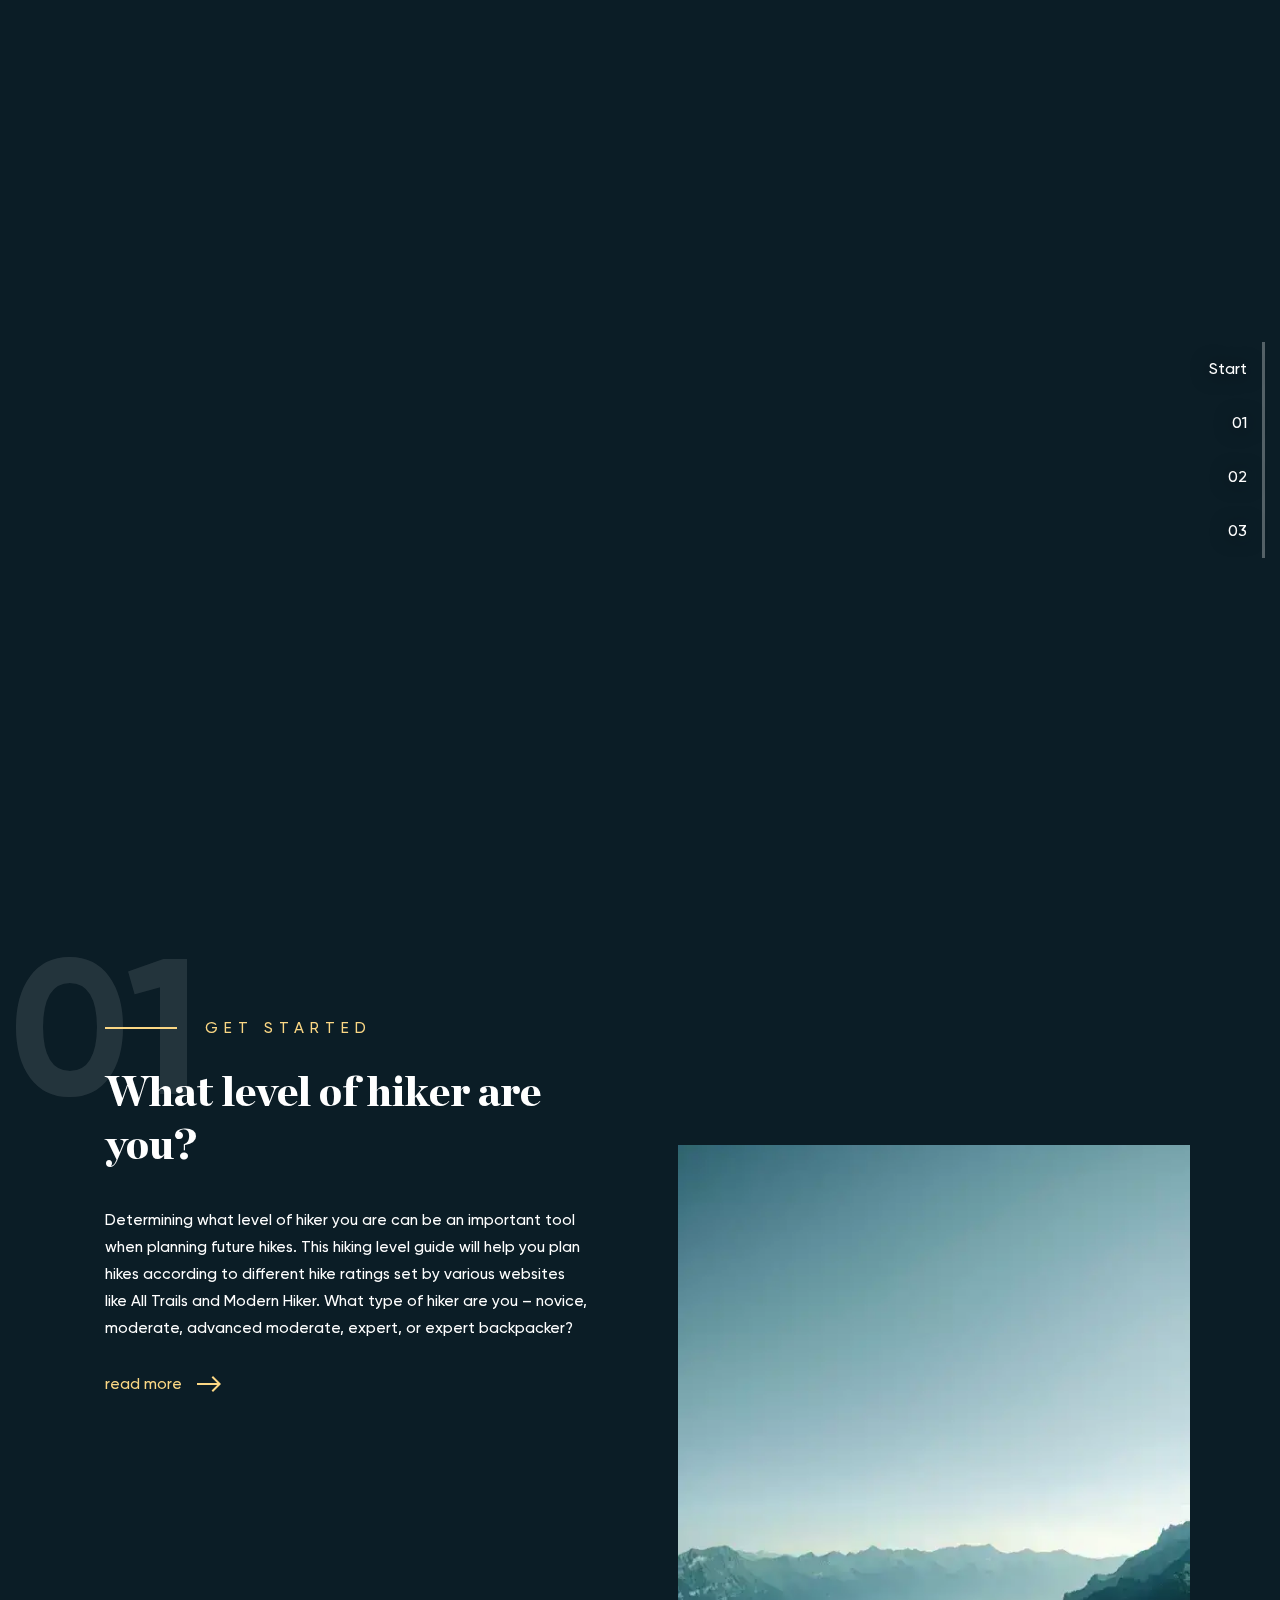
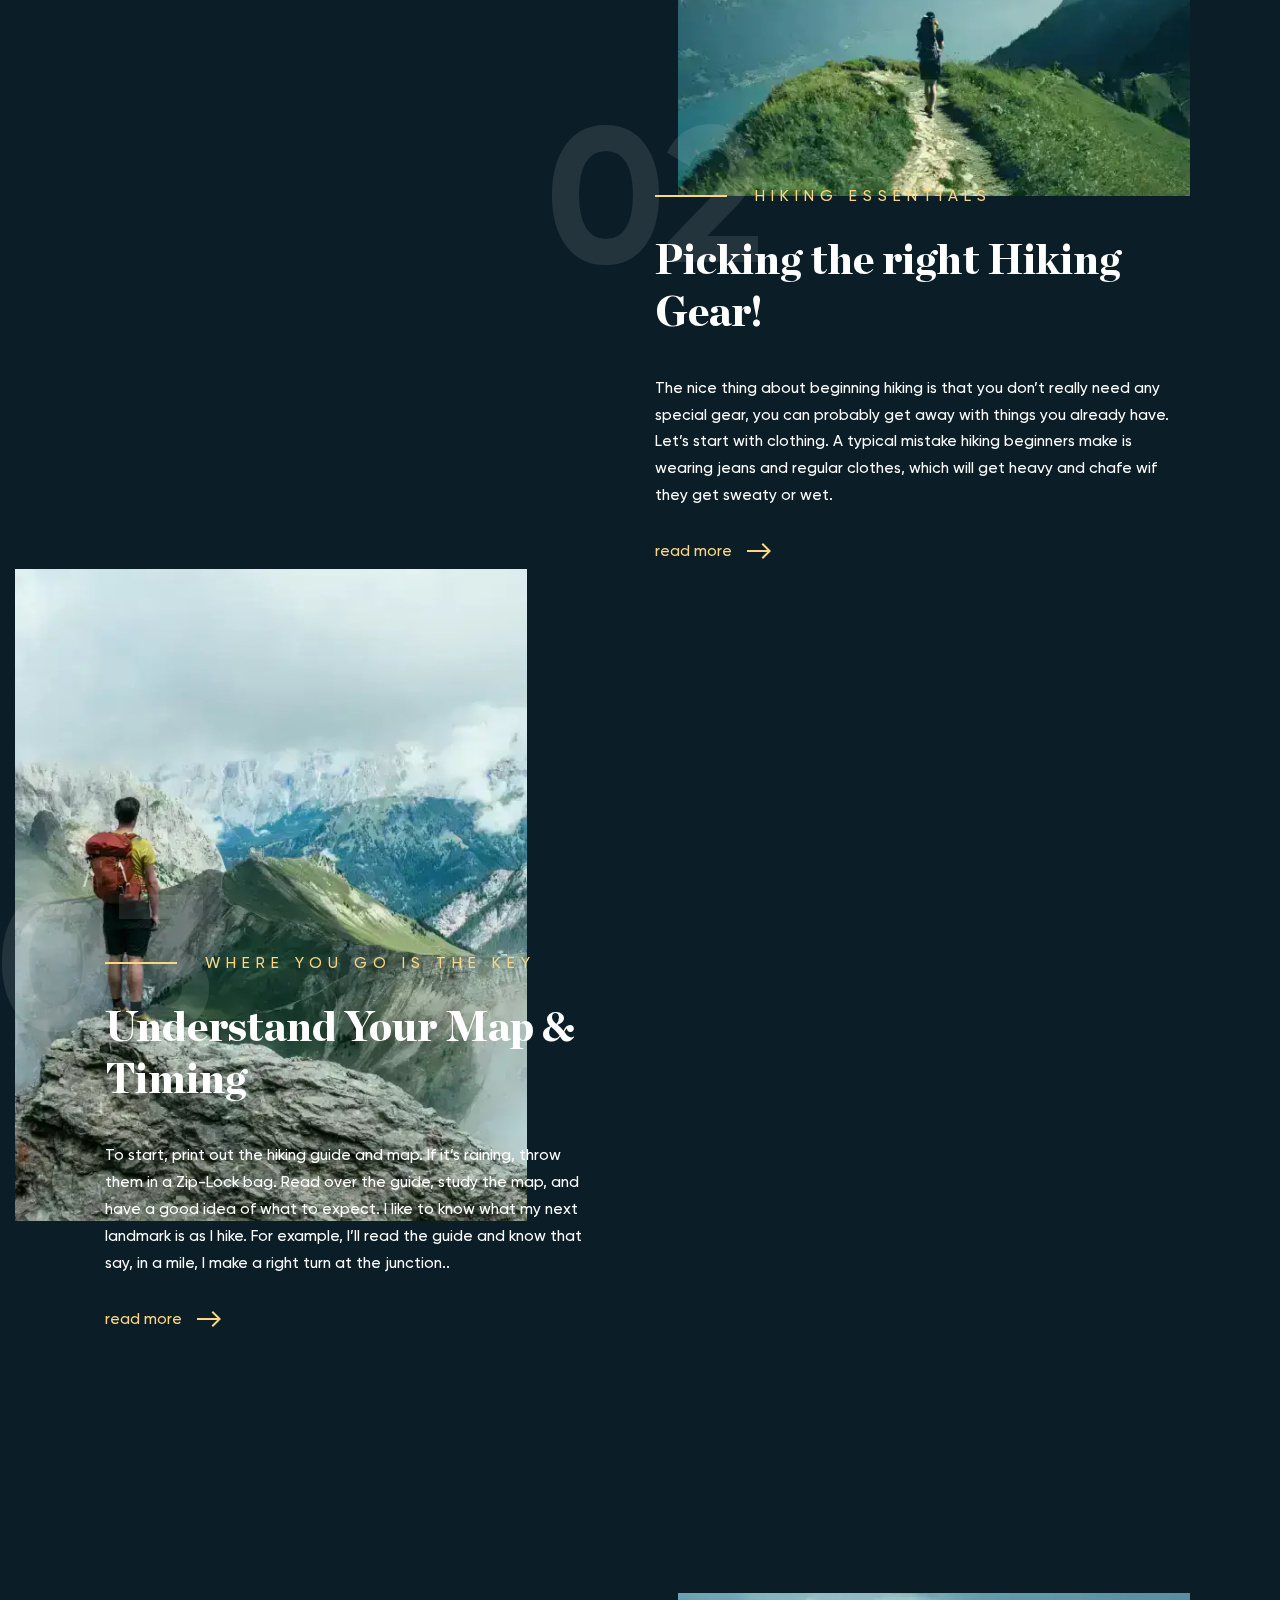
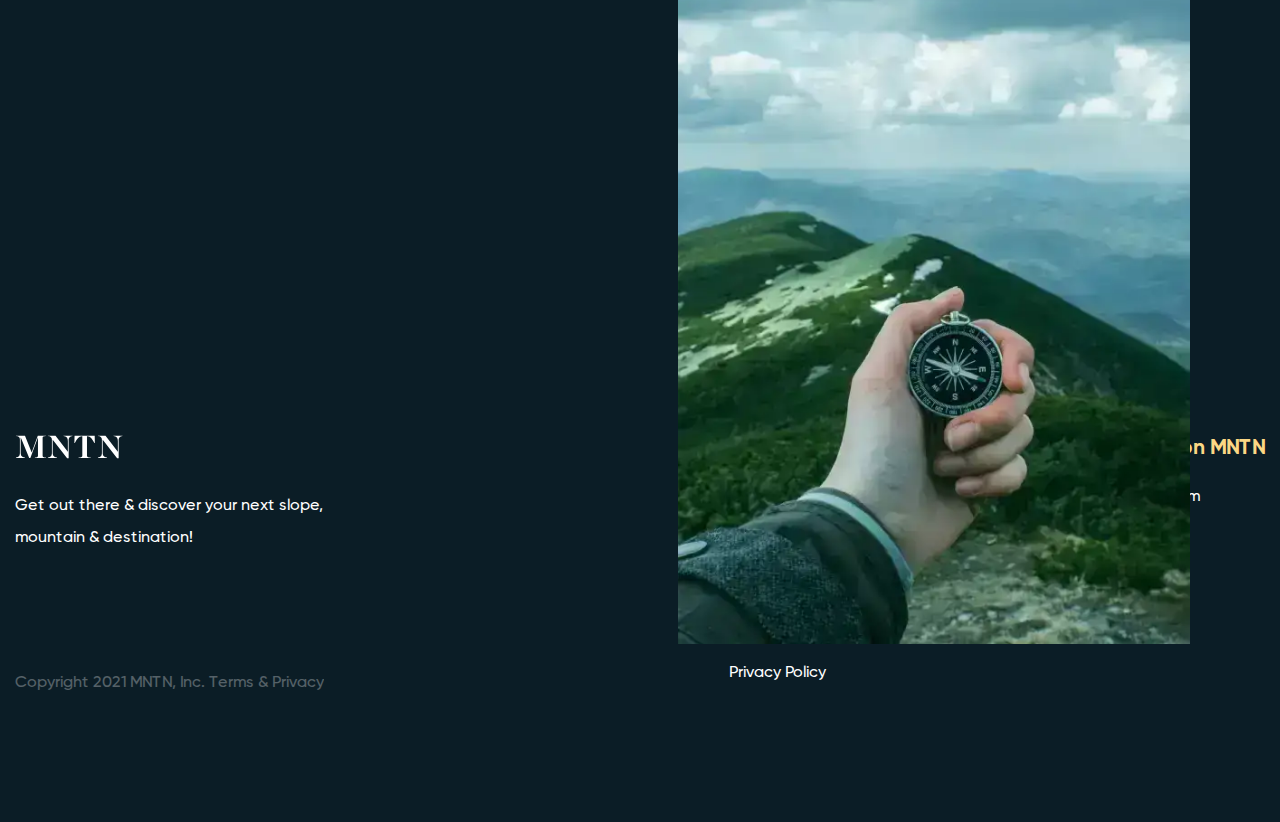
==== index.html @ 43598eee "first commit" ====
<!DOCTYPE html>
<html lang="en">
<head>
    <meta charset="UTF-8">
    <meta name="viewport" content="width=device-width, initial-scale=1.0">
    <title>MNTN</title>
    <!-- <link rel="SHORTCUT ICON" href="img/logo.svg" type="image/svg"> -->
    <link rel="stylesheet" href="css/style.min.css">
</head>
<body>
<header class="header">
    <div class="header__container container _large">
        <div class="header__body _flex-element">
            <a href="/" class="header__body--logo logo _flex-element">
                <img src="img/logo/logo.svg" alt="" class="header__logo--icon logo__icon">
            </a>
            <nav class="header__body--nav header__nav">
                <ul class="header__nav--list">
                    <li class="header__nav--li">
                        <a href="#" class="header__nav--btn">
                            Equipment
                        </a>
                    </li>
                    <li class="header__nav--li">
                        <a href="#" class="header__nav--btn">
                            About us
                        </a>
                    </li>
                    <li class="header__nav--li">
                        <a href="#" class="header__nav--btn">
                            Blog
                        </a>
                    </li>
                </ul>
            </nav>
            <button class="header__mobile-btn-nav">
                <span></span>
                <span></span>
                <span></span>
            </button>
            <div class="header__account _flex-element">
                <div class="header__account--avatar">
                    <img src="img/header/account.svg" alt="" class="header__account--avatar-image">
                </div>
                <div class="header__account--menu">
                    <div class="header__account--name">
                        Account
                    </div>
                    <ul class="header__account--list">
                        <li>
                            <a href="#" class="header__account--btn">
                                Log In
                            </a>
                        </li>
                        <li>
                            <a href="#" class="header__account--btn">
                                Registration
                            </a>
                        </li>
                    </ul>
                </div>
                
            </div>
        </div>
    </div>
</header>
<div class="wrapper">                <section class="intro section" id="section-start">            <div class="intro__bg wow anim-fade-in">                <ul class="intro__bg--list _check-load">                    <li class="intro__bg--item wow anim-zoom-out">                        <picture><source srcset="upload/intro/intro--bg-sky.webp" type="image/webp"><img src="upload/intro/intro--bg-sky.png" alt="" class="intro__bg--item-img"></picture>                    </li>                    <li class="intro__bg--item wow anim-zoom-out">                        <picture><source srcset="upload/intro/intro--bg-mountain.webp" type="image/webp"><img src="upload/intro/intro--bg-mountain.png" alt="" class="intro__bg--item-img"></picture>                    </li>                    <li class="intro__bg--item wow anim-zoom-out-min" data-wow-duration="0.5s">                        <picture><source srcset="upload/intro/intro--bg-mountain-front.webp" type="image/webp"><img src="upload/intro/intro--bg-mountain-front.png" alt="" class="intro__bg--item-img"></picture>                    </li>                </ul>            </div>            <div class="intro__container container _large _flex-element wow anim-fade-in">                <div class="intro__body _flex-element">                    <div class="intro__social">                        <span class="intro__social--text">                            Follow Us                        </span>                        <ul class="intro__social--list">                            <li class="intro__social--li">                                <a href="#" class="intro__social--link">                                    <picture><source srcset="img/social_links/i.svg" type="image/webp"><img src="img/social_links/i.svg" alt="" class="intro__social--link-icon"></picture>                                </a>                            </li>                            <li class="intro__social--li">                                <a href="#" class="intro__social--link">                                    <picture><source srcset="img/social_links/t.svg" type="image/webp"><img src="img/social_links/t.svg" alt="" class="intro__social--link-icon"></picture>                                </a>                            </li>                        </ul>                    </div>                    <div class="intro__content">                        <span class="intro__content--subtitle subtitle">                            A Hiking guide                        </span>                        <h1 class="intro__content--main-title main-title">                            Be prepared for the Mountains and beyond!                        </h1>                        <a href="#section-1" class="intro__content--btn-to-down btn-to-scroll _flex-element">                            scroll down                             <svg class="intro__content--btn-to-down-icon" width="16" height="24" viewBox="0 0 16 24" fill="none" xmlns="http://www.w3.org/2000/svg">                                <path d="M16 16L14.59 14.59L9 20.17V0H7V20.17L1.42 14.58L0 16L8 24L16 16Z" fill="white"/>                            </svg>                        </a>                    </div>                    <div></div>                </div>            </div>        </section>        <section class="content-item content-item__1 section" id="section-1">            <div class="content-item__container container _flex-element">                <div class="content-item__info rellax" data-rellax-speed="-2">                    <span class="content-item__subtitle subtitle">                        Get Started                    </span>                    <h2 class="content-item__title title">                        What level of hiker are you?                     </h2>                    <p class="content-item__text">                        Determining what level of hiker you are can be an important tool when planning future hikes. This hiking level guide will help you plan hikes according to different hike ratings set by various websites like All Trails and Modern Hiker. What type of hiker are you – novice, moderate, advanced moderate, expert, or expert backpacker?                    </p>                    <a href="#" class="content-item__btn-more">                        read more                        <svg class="content-item__btn-more--icon" width="24" height="16" viewBox="0 0 24 16" xmlns="http://www.w3.org/2000/svg">                            <path d="M16 -6.99382e-07L14.59 1.41L20.17 7L-3.93402e-07 7L-3.0598e-07 9L20.17 9L14.58 14.58L16 16L24 8L16 -6.99382e-07Z" fill="#FBD784"/>                        </svg>                    </a>                </div>                <div class="content-item__image rellax" data-rellax-speed="2">                    <picture><source srcset="upload/content/content-image-1.webp" type="image/webp"><img src="upload/content/content-image-1.jpg" alt="" class="content-item__image-img"></picture>                </div>            </div>        </section>        <section class="content-item content-item__2 section" id="section-2">            <div class="content-item__container container _flex-element">                <div class="content-item__info rellax" data-rellax-speed="-2">                    <span class="content-item__subtitle subtitle">                        Hiking Essentials                    </span>                    <h2 class="content-item__title title">                        Picking the right Hiking Gear!                    </h2>                    <p class="content-item__text">                        The nice thing about beginning hiking is that you don’t really need any special gear, you can probably get away with things you already have. Let’s start with clothing. A typical mistake hiking beginners make is wearing jeans and regular clothes, which will get heavy and chafe wif they get sweaty or wet.                    </p>                    <a href="#" class="content-item__btn-more">                        read more                        <svg class="content-item__btn-more--icon" width="24" height="16" viewBox="0 0 24 16" xmlns="http://www.w3.org/2000/svg">                            <path d="M16 -6.99382e-07L14.59 1.41L20.17 7L-3.93402e-07 7L-3.0598e-07 9L20.17 9L14.58 14.58L16 16L24 8L16 -6.99382e-07Z" fill="#FBD784"/>                        </svg>                    </a>                </div>                <div class="content-item__image rellax" data-rellax-speed="2">                    <picture><source srcset="upload/content/content-image-2.webp" type="image/webp"><img src="upload/content/content-image-2.jpg" alt="" class="content-item__image-img"></picture>                </div>            </div>        </section>        <section class="content-item content-item__3 section" id="section-3">            <div class="content-item__container container _flex-element">                <div class="content-item__info rellax" data-rellax-speed="-2">                    <span class="content-item__subtitle subtitle">                        where you go is the key                    </span>                    <h2 class="content-item__title title">                        Understand Your Map & Timing                    </h2>                    <p class="content-item__text">                        To start, print out the hiking guide and map. If it’s raining, throw them in a Zip-Lock bag. Read over the guide, study the map, and have a good idea of what to expect. I like to know what my next landmark is as I hike. For example, I’ll read the guide and know that say, in a mile, I make a right turn at the junction..                    </p>                    <a href="#" class="content-item__btn-more">                        read more                        <svg class="content-item__btn-more--icon" width="24" height="16" viewBox="0 0 24 16" xmlns="http://www.w3.org/2000/svg">                            <path d="M16 -6.99382e-07L14.59 1.41L20.17 7L-3.93402e-07 7L-3.0598e-07 9L20.17 9L14.58 14.58L16 16L24 8L16 -6.99382e-07Z" fill="#FBD784"/>                        </svg>                    </a>                </div>                <div class="content-item__image rellax" data-rellax-speed="2">                    <picture><source srcset="upload/content/content-image-3.webp" type="image/webp"><img src="upload/content/content-image-3.jpg" alt="" class="content-item__image-img"></picture>                </div>            </div>        </section>    <footer class="footer">
    <div class="footer__container container _flex-element">
        <div class="footer__block footer__block--info">
            <a href="#" class="footer__block--logo footer__logo">
                <img src="img/logo/logo.svg" alt="" class="footer__logo--img">
            </a>
            <p class="footer__block--text">
                Get out there & discover your next slope, mountain & destination!
            </p>
            <span class="footer__block--copy">
                Copyright 2021 MNTN, Inc. Terms & Privacy
            </span>
        </div>
        <div class="footer__block footer__block--menu">
            <div class="footer__block--menu-item">
                <h2 class="footer__block--menu-title min-title">
                    More on The Blog
                </h2>
                <ul class="footer__block--menu-list">
                    <li>
                        <a href="#" class="footer__block--menu-link">
                            About MNTN
                        </a>
                    </li>
                    <li>
                        <a href="#" class="footer__block--menu-link">
                            Contributors & Writers
                        </a>
                    </li>
                    <li>
                        <a href="#" class="footer__block--menu-link">
                            Write For Us
                        </a>
                    </li>
                    <li>
                        <a href="#" class="footer__block--menu-link">
                            Contact Us
                        </a>
                    </li>
                    <li>
                        <a href="#" class="footer__block--menu-link">
                            Privacy Policy
                        </a>
                    </li>
                </ul>
            </div>
            <div class="footer__block--menu-item">
                <h2 class="footer__block--menu-title min-title">
                    More on MNTN
                </h2>
                <ul class="footer__block--menu-list">
                    <li>
                        <a href="#" class="footer__block--menu-link">
                            The Team
                        </a>
                    </li>
                    <li>
                        <a href="#" class="footer__block--menu-link">
                            Jobs
                        </a>
                    </li>
                    <li>
                        <a href="#" class="footer__block--menu-link">
                            Press
                        </a>
                    </li>
                </ul>
            </div>
        </div>
    </div>
</footer>

</div>
<div class="section-counter">
    <ul class="section-counter__list">
        <li>
            <a href="#section-start" class="section-counter__item btn-to-scroll">
                Start
            </a>
        </li>
        <li>
            <a href="#section-1" class="section-counter__item btn-to-scroll">
                01
            </a>
        </li>
        <li>
            <a href="#section-2" class="section-counter__item btn-to-scroll">
                02
            </a>
        </li>
        <li>
            <a href="#section-3" class="section-counter__item btn-to-scroll">
                03
            </a>
        </li>
    </ul>
</div>
<script src="js/main.min.js"></script>
</body>
</html>
---- css/style.min.css ----
*,body{margin:0}button,hr,input{overflow:visible}progress,sub,sup{vertical-align:baseline}.fp-slide,.fp-slidesContainer{float:left}.header::before,.header__account--list::before,.header__nav--list::before,.header__nav::before,.intro::before,.intro__bg--item::after,.section-counter__item::before,.subtitle::before{content:''}.fp-section,.fp-slides,.fp-slidesContainer,sub,sup{position:relative}*{padding:0;border:0}*,:after,:before{-webkit-box-sizing:border-box;box-sizing:border-box}:active,:focus,a:active,a:focus{outline:0}aside,details,footer,header,main,nav{display:block}body,html{height:100%;width:100%;line-height:1;font-size:14px;-ms-text-size-adjust:100%;-moz-text-size-adjust:100%;-webkit-text-size-adjust:100%}button,input,textarea{font-family:inherit}input::-ms-clear{display:none}button{cursor:pointer}button::-moz-focus-inner{padding:0;border:0}a,a:hover,a:visited{text-decoration:none}ul li{list-style:none}h1,h2,h3,h4,h5,h6{font-size:inherit;font-weight:400}/*! normalize.css v8.0.1 | MIT License | github.com/necolas/normalize.css */html{line-height:1.15;-webkit-text-size-adjust:100%}h1{font-size:2em;margin:.67em 0}hr{-webkit-box-sizing:content-box;box-sizing:content-box;height:0}code,kbd,pre,samp{font-family:monospace,monospace;font-size:1em}a{background-color:transparent}abbr[title]{border-bottom:none;text-decoration:underline;-webkit-text-decoration:underline dotted;text-decoration:underline dotted}b,strong{font-weight:bolder}small{font-size:80%}sub,sup{font-size:75%;line-height:0}sub{bottom:-.25em}sup{top:-.5em}img{vertical-align:top;border-style:none}button,input,optgroup,select,textarea{font-family:inherit;font-size:100%;line-height:1.15;margin:0}button,select{text-transform:none}[type=button],[type=reset],[type=submit],button{-webkit-appearance:button}[type=button]::-moz-focus-inner,[type=reset]::-moz-focus-inner,[type=submit]::-moz-focus-inner,button::-moz-focus-inner{border-style:none;padding:0}[type=button]:-moz-focusring,[type=reset]:-moz-focusring,[type=submit]:-moz-focusring,button:-moz-focusring{outline:ButtonText dotted 1px}fieldset{padding:.35em .75em .625em}legend{-webkit-box-sizing:border-box;box-sizing:border-box;color:inherit;display:table;max-width:100%;padding:0;white-space:normal}textarea{overflow:auto}#fp-nav ul li .fp-tooltip,.fp-enabled body,.fp-scrollable,.fp-scroller,.fp-slides,.header__account--avatar,.wrapper,body._popup-active,html.fp-enabled{overflow:hidden}[type=checkbox],[type=radio]{-webkit-box-sizing:border-box;box-sizing:border-box;padding:0}[type=number]::-webkit-inner-spin-button,[type=number]::-webkit-outer-spin-button{height:auto}[type=search]{-webkit-appearance:textfield;outline-offset:-2px}[type=search]::-webkit-search-decoration{-webkit-appearance:none}::-webkit-file-upload-button{-webkit-appearance:button;font:inherit}summary{display:list-item}[hidden],template{display:none}/*!
 * fullPage 2.9.7
 * https://github.com/alvarotrigo/fullPage.js
 * MIT licensed
 *
 * Copyright (C) 2013 alvarotrigo.com - A project by Alvaro Trigo
 */.fp-enabled body,html.fp-enabled{margin:0;padding:0;-webkit-tap-highlight-color:transparent}.fp-section{-webkit-box-sizing:border-box;box-sizing:border-box}.fp-slide,.fp-slidesContainer{height:100%;display:block}.fp-slides{z-index:1;height:100%;-webkit-transition:all .3s ease-out;-o-transition:all .3s ease-out;transition:all .3s ease-out}.fp-controlArrow,.fp-slidesNav{z-index:4;-webkit-transform:translate3d(0,0,0)}.fp-section.fp-table,.fp-slide.fp-table{display:table;table-layout:fixed;width:100%}.fp-tableCell{display:table-cell;vertical-align:middle;width:100%;height:100%}.fp-controlArrow{-webkit-user-select:none;-moz-user-select:none;-khtml-user-select:none;-ms-user-select:none;position:absolute;top:50%;cursor:pointer;width:0;height:0;border-style:solid;margin-top:-38px;-ms-transform:translate3d(0,0,0);-webkit-transform:translate3d(0,0,0);transform:translate3d(0,0,0)}.fp-controlArrow.fp-prev{left:15px;width:0;border-width:38.5px 34px 38.5px 0;border-color:transparent #fff transparent transparent}.fp-controlArrow.fp-next{right:15px;border-width:38.5px 0 38.5px 34px;border-color:transparent transparent transparent #fff}.fp-scrollable{position:relative}.iScrollIndicator{border:0!important}.fp-notransition{-webkit-transition:none!important;-o-transition:none!important;transition:none!important}#fp-nav{position:fixed;z-index:100;margin-top:-32px;top:50%;opacity:1;-webkit-transform:translate3d(0,0,0)}#fp-nav.right{right:17px}#fp-nav.left{left:17px}.fp-slidesNav{position:absolute;opacity:1;-ms-transform:translate3d(0,0,0);-webkit-transform:translate3d(0,0,0);transform:translate3d(0,0,0);left:0!important;right:0;margin:0 auto!important}.fp-slidesNav.bottom{bottom:17px}.fp-slidesNav.top{top:17px}#fp-nav ul,.fp-slidesNav ul{margin:0;padding:0}#fp-nav ul li,.fp-slidesNav ul li{display:block;width:14px;height:13px;margin:7px;position:relative}.fp-slidesNav ul li{display:inline-block}#fp-nav ul li a,.fp-slidesNav ul li a{display:block;position:relative;z-index:1;width:100%;height:100%;cursor:pointer;text-decoration:none}#fp-nav ul li a.active span,#fp-nav ul li:hover a.active span,.fp-slidesNav ul li a.active span,.fp-slidesNav ul li:hover a.active span{height:12px;width:12px;margin:-6px 0 0 -6px;border-radius:100%}#fp-nav ul li a span,.fp-slidesNav ul li a span{border-radius:50%;position:absolute;z-index:1;height:4px;width:4px;border:0;background:#333;left:50%;top:50%;margin:-2px 0 0 -2px;-webkit-transition:all .1s ease-in-out;-o-transition:all .1s ease-in-out;transition:all .1s ease-in-out}#fp-nav ul li:hover a span,.fp-slidesNav ul li:hover a span{width:10px;height:10px;margin:-5px 0 0 -5px}#fp-nav ul li .fp-tooltip{position:absolute;top:-2px;color:#fff;font-size:14px;font-family:arial,helvetica,sans-serif;white-space:nowrap;max-width:220px;display:block;opacity:0;width:0;cursor:pointer}#fp-nav ul li:hover .fp-tooltip,#fp-nav.fp-show-active a.active+.fp-tooltip{-webkit-transition:opacity .2s ease-in;-o-transition:opacity .2s ease-in;transition:opacity .2s ease-in;width:auto;opacity:1}#fp-nav ul li .fp-tooltip.right{right:20px}#fp-nav ul li .fp-tooltip.left{left:20px}.fp-auto-height .fp-slide,.fp-auto-height .fp-tableCell,.fp-auto-height.fp-section,.fp-responsive .fp-auto-height-responsive .fp-slide,.fp-responsive .fp-auto-height-responsive .fp-tableCell,.fp-responsive .fp-auto-height-responsive.fp-section{height:auto!important}:root{--accent:#FBD784;--bg:#0B1D26;--text:#FFFFFF;--text-2:#000000}@font-face{font-weight:900;font-family:"Chronicle Display";font-display:swap;font-style:normal;src:url("Chronicle Display Black.woff") format("woff"),url("Chronicle Display Black.woff") format("woff2")}@font-face{font-weight:600;font-family:"Chronicle Display";font-display:swap;font-style:normal;src:url("Chronicle Display Semibold.woff") format("woff"),url("Chronicle Display Semibold.woff") format("woff2")}@font-face{font-weight:700;font-family:Gilroy;font-display:swap;font-style:normal;src:url(Gilroy-Bold.woff) format("woff"),url(Gilroy-Bold.woff) format("woff2")}@font-face{font-weight:900;font-family:Gilroy;font-display:swap;font-style:normal;src:url(Gilroy-ExtraBold.woff) format("woff"),url(Gilroy-ExtraBold.woff) format("woff2")}@font-face{font-weight:500;font-family:Gilroy;font-display:swap;font-style:normal;src:url(Gilroy-Medium.woff) format("woff"),url(Gilroy-Medium.woff) format("woff2")}body{font-family:Gilroy;font-weight:400;line-height:150%;font-size:16px;background-color:var(--bg);color:var(--text);counter-reset:section}a{color:var(--color)}a:hover{text-decoration:underline}._flex-element{display:-webkit-box;display:-ms-flexbox;display:flex;-webkit-box-pack:justify;-ms-flex-pack:justify;justify-content:space-between;-webkit-box-align:center;-ms-flex-align:center;align-items:center}.container{padding:0 15px;margin:0 auto;max-width:1492px}.container._min{max-width:1000px}.container._large{max-width:1790px}.section-padding{padding:75px 0}.main-title{font-family:"Chronicle Display";font-weight:900;font-size:2.5rem;line-height:100%;text-transform:capitalize;margin:15px 0 30px}.title{font-family:"Chronicle Display";font-weight:700;font-size:2rem;line-height:125%;margin:27px 0}.subtitle{display:inline-block;position:relative;text-transform:uppercase;letter-spacing:4px;color:var(--accent);padding:0 0 0 60px;font-size:.85rem}.subtitle::before{position:absolute;left:0;top:50%;width:42px;height:2px;background:var(--accent);-webkit-transform:translate(0,-50%);-ms-transform:translate(0,-50%);transform:translate(0,-50%)}.wow{-webkit-transition:all .3s ease-in-out;-o-transition:all .3s ease-in-out;transition:all .3s ease-in-out}.anim-fade-in{opacity:0;-webkit-animation:anim-fade-in .3s ease-in-out 0s 1 normal forwards;animation:anim-fade-in .3s ease-in-out 0s 1 normal forwards}.anim-zoom-out{-webkit-transform:scale(1.05) translate(0,-5%);-ms-transform:scale(1.05) translate(0,-5%);transform:scale(1.05) translate(0,-5%);-webkit-animation:anim-zoom-out .5s ease-in-out .2s 1 normal forwards;animation:anim-zoom-out .5s ease-in-out .2s 1 normal forwards}.anim-zoom-out-min{-webkit-transform:scale(1.3) translate(0,-5%);-ms-transform:scale(1.3) translate(0,-5%);transform:scale(1.3) translate(0,-5%);-webkit-animation:anim-zoom-out-min .5s ease-in-out .2s 1 normal forwards;animation:anim-zoom-out-min .5s ease-in-out .2s 1 normal forwards}._check-load{opacity:0;-webkit-transition:all .2s ease-in-out;-o-transition:all .2s ease-in-out;transition:all .2s ease-in-out}._check-load.loaded{opacity:1}@-webkit-keyframes anim-fade-in{from{opacity:0}to{opacity:1}}@keyframes anim-fade-in{from{opacity:0}to{opacity:1}}@-webkit-keyframes anim-zoom-out{from{-webkit-transform:scale(1.05) translate(0 -5%);transform:scale(1.05) translate(0 -5%)}to{-webkit-transform:scale(1) translate(0,0);transform:scale(1) translate(0,0)}}@keyframes anim-zoom-out{from{-webkit-transform:scale(1.05) translate(0 -5%);transform:scale(1.05) translate(0 -5%)}to{-webkit-transform:scale(1) translate(0,0);transform:scale(1) translate(0,0)}}@-webkit-keyframes anim-zoom-out-min{from{-webkit-transform:scale(1.3) translate(0 -5%);transform:scale(1.3) translate(0 -5%)}to{-webkit-transform:scale(1) translate(0,0);transform:scale(1) translate(0,0)}}@keyframes anim-zoom-out-min{from{-webkit-transform:scale(1.3) translate(0 -5%);transform:scale(1.3) translate(0 -5%)}to{-webkit-transform:scale(1) translate(0,0);transform:scale(1) translate(0,0)}}@-webkit-keyframes anim-to-up{from{-webkit-transform:translate(0,10%);transform:translate(0,10%)}to{-webkit-transform:translate(0,0);transform:translate(0,0);opacity:1}}@keyframes anim-to-up{from{-webkit-transform:translate(0,10%);transform:translate(0,10%)}to{-webkit-transform:translate(0,0);transform:translate(0,0);opacity:1}}@-webkit-keyframes anim-to-down{from{opacity:0;-webkit-transform:translate(0,-10%);transform:translate(0,-10%)}to{-webkit-transform:translate(0,0);transform:translate(0,0);opacity:1}}@keyframes anim-to-down{from{opacity:0;-webkit-transform:translate(0,-10%);transform:translate(0,-10%)}to{-webkit-transform:translate(0,0);transform:translate(0,0);opacity:1}}.section-counter{position:fixed;right:15px;top:50%;z-index:10;display:none}.section-counter__list{border-right:3px solid rgba(255,255,255,.3);-webkit-transform:translate(0,-50%);-ms-transform:translate(0,-50%);transform:translate(0,-50%)}.section-counter__list li{display:-webkit-box;display:-ms-flexbox;display:flex;-webkit-box-pack:end;-ms-flex-pack:end;justify-content:flex-end}.section-counter__item{position:relative;display:inline-block;padding:15px;text-shadow:1px 1px 20px var(--bg)}.section-counter__item::before{position:absolute;right:-3px;top:0;height:100%;width:3px;background:#FFF;opacity:0;-webkit-transition:all .2s ease-in-out;-o-transition:all .2s ease-in-out;transition:all .2s ease-in-out}.section-counter__item._active::before{opacity:1}@-webkit-keyframes header{from{opacity:0}to{opacity:1}}@keyframes header{from{opacity:0}to{opacity:1}}@-webkit-keyframes headerBgOpen{from{-webkit-transform:translate(0,-100%);transform:translate(0,-100%)}to{-webkit-transform:translate(0,0);transform:translate(0,0)}}@keyframes headerBgOpen{from{-webkit-transform:translate(0,-100%);transform:translate(0,-100%)}to{-webkit-transform:translate(0,0);transform:translate(0,0)}}@-webkit-keyframes headerBgClose{from{-webkit-transform:translate(0,0);transform:translate(0,0)}to{-webkit-transform:translate(0,-100%);transform:translate(0,-100%)}}@keyframes headerBgClose{from{-webkit-transform:translate(0,0);transform:translate(0,0)}to{-webkit-transform:translate(0,-100%);transform:translate(0,-100%)}}.header{position:fixed;width:100%;z-index:10;padding:3px 0;-webkit-transition:padding .3s ease-in-out,background-color .5s ease-in-out;-o-transition:padding .3s ease-in-out,background-color .5s ease-in-out;transition:padding .3s ease-in-out,background-color .5s ease-in-out;opacity:0}.header.loaded{-webkit-animation:header .2s ease-in-out 1s 1 normal forwards;animation:header .2s ease-in-out 1s 1 normal forwards}.header::before{position:absolute;left:0;top:0;-webkit-transform:translate(0,-100%);-ms-transform:translate(0,-100%);transform:translate(0,-100%);width:100%;height:100%;background:var(--bg);z-index:-1;-webkit-animation:headerBgOpen .2s ease-in-out .2s 1 normal forwards;animation:headerBgOpen .2s ease-in-out .2s 1 normal forwards}.header.top{padding:3px 0;background-color:transparent}.header.top::before{-webkit-animation:headerBgClose .2s ease-in-out 0s 1 normal forwards;animation:headerBgClose .2s ease-in-out 0s 1 normal forwards}.header__logo--icon{width:75px}.header__nav,.header__nav::before{position:absolute;width:100%;left:0;-webkit-transition:all .2s ease-in-out;-o-transition:all .2s ease-in-out;transition:all .2s ease-in-out}.header__nav{bottom:0;height:100vh;-webkit-transform:translate(0,100%);-ms-transform:translate(0,100%);transform:translate(0,100%);opacity:0;visibility:hidden}.header__nav::before{top:0;height:100%;background:#000;opacity:.4;z-index:-1}.header__nav._nav-active{opacity:1;visibility:visible}.header__nav--list{position:relative;left:50%;bottom:0;-webkit-transform:translate(-50%,0);-ms-transform:translate(-50%,0);transform:translate(-50%,0);display:-webkit-inline-box;display:-ms-inline-flexbox;display:inline-flex;-webkit-box-orient:vertical;-webkit-box-direction:normal;-ms-flex-direction:column;flex-direction:column;background-color:var(--text);padding:20px}.header__nav--list li{text-align:center}.header__nav--list::before{position:absolute;left:50%;top:-15px;-webkit-transform:translate(-50%,0);-ms-transform:translate(-50%,0);transform:translate(-50%,0);border-left:15px solid transparent;border-right:15px solid transparent;border-bottom:15px solid var(--text)}.header__nav--btn{display:inline-block;padding:10px;color:var(--text-2);font-size:21px}.header__mobile-btn-nav{display:-webkit-inline-box;display:-ms-inline-flexbox;display:inline-flex;-webkit-box-orient:vertical;-webkit-box-direction:normal;-ms-flex-direction:column;flex-direction:column;-webkit-box-pack:justify;-ms-flex-pack:justify;justify-content:space-between;position:absolute;left:50%;top:50%;-webkit-transform:translate(-50%,-50%);-ms-transform:translate(-50%,-50%);transform:translate(-50%,-50%);width:40px;height:30px;background-color:transparent}.header__mobile-btn-nav span:nth-child(1),.header__mobile-btn-nav span:nth-child(3){-webkit-transform:rotate(0) translate(0,0);-ms-transform:rotate(0) translate(0,0);transform:rotate(0) translate(0,0)}.header__mobile-btn-nav span{display:inline-block;width:100%;height:1px;background:var(--text);-webkit-transition:all .2s ease-in-out;-o-transition:all .2s ease-in-out;transition:all .2s ease-in-out}.header__mobile-btn-nav span:nth-child(2){opacity:1}.header__mobile-btn-nav._nav-active span:nth-child(1){-webkit-transform:rotate(45deg) translate(10px,10px);-ms-transform:rotate(45deg) translate(10px,10px);transform:rotate(45deg) translate(10px,10px)}.header__mobile-btn-nav._nav-active span:nth-child(2){opacity:0}.header__mobile-btn-nav._nav-active span:nth-child(3){-webkit-transform:rotate(-45deg) translate(10px,-10px);-ms-transform:rotate(-45deg) translate(10px,-10px);transform:rotate(-45deg) translate(10px,-10px)}.header__account{cursor:pointer}.header__account._active .header__account--list{opacity:1;visibility:visible;-webkit-transform:translateY(120%);-ms-transform:translateY(120%);transform:translateY(120%)}.header__account--avatar{margin:0;border-radius:50%}.header__account--avatar-image{width:40px}.header__account--menu{position:relative;padding-bottom:8px}.header__account--name{margin:0 5px 10px;color:var(--text-2);font-weight:700;font-size:1.2rem}.header__account--list{position:absolute;right:0;bottom:0;-webkit-transform:translateY(110%);-ms-transform:translateY(110%);transform:translateY(110%);z-index:-1;background-color:var(--text);padding:10px;opacity:0;visibility:hidden;-webkit-transition:all .2s ease-in-out;-o-transition:all .2s ease-in-out;transition:all .2s ease-in-out}.header__account--list::before{position:absolute;right:13px;top:-7px;border-right:15px solid transparent;border-left:15px solid transparent;border-bottom:20px solid #fff}.intro::before,.intro__bg{top:0;width:100%;height:100%}.header__account--btn{display:inline-block;color:var(--text-2);padding:5px}@-webkit-keyframes btnToDown{0%,100%{-webkit-transform:translate(0,0);transform:translate(0,0)}50%{-webkit-transform:translate(0,-50%);transform:translate(0,-50%)}}@keyframes btnToDown{0%,100%{-webkit-transform:translate(0,0);transform:translate(0,0)}50%{-webkit-transform:translate(0,-50%);transform:translate(0,-50%)}}.intro{position:relative;opacity:1!important}.intro::before{position:absolute;left:0;background:-o-linear-gradient(119.76deg,rgba(11,29,38,0) 31.06%,#0B1D26 108.93%);background:linear-gradient(330.24deg,rgba(11,29,38,0) 31.06%,#0B1D26 108.93%)}.intro__bg{position:absolute;left:0;z-index:-1}.intro__bg--item{position:absolute;left:0}.intro__bg--item-img{width:100%;min-width:700px}.intro__bg--item::after{position:absolute;left:0;top:100%;-webkit-transform:translate(0,-100%);-ms-transform:translate(0,-100%);transform:translate(0,-100%);width:100%;height:100%;background:-webkit-gradient(linear,left top, left bottom,color-stop(0, rgba(11,29,38,0)),color-stop(61.38%, #0B1D26));background:-o-linear-gradient(top,rgba(11,29,38,0) 0,#0B1D26 61.38%);background:linear-gradient(180deg,rgba(11,29,38,0) 0,#0B1D26 61.38%);z-index:2}.intro__bg--item:nth-child(1){top:0;right:0;min-height:100vh}.intro__bg--item:nth-child(1)::after{display:none}.intro__bg--item:nth-child(1) img{position:absolute;min-width:100vw;width:auto;height:100%;-o-object-position:center;object-position:center;-o-object-fit:cover;object-fit:cover}.intro__bg--item:nth-child(2){min-width:auto;top:calc(100vh / 2);width:100%}.intro__bg--item:nth-child(3){top:calc(100vh / 1.5);width:100%}.intro__bg--item:nth-child(3)::after{height:100%;background:-webkit-gradient(linear,left top, left bottom,color-stop(0, rgba(0,0,0,0)),color-stop(44%, rgba(11,29,38,.686712)),color-stop(78%, #0b1d26),to(#0b1d26));background:-o-linear-gradient(top,rgba(0,0,0,0) 0,rgba(11,29,38,.686712) 44%,#0b1d26 78%,#0b1d26 100%);background:linear-gradient(180deg,rgba(0,0,0,0) 0,rgba(11,29,38,.686712) 44%,#0b1d26 78%,#0b1d26 100%);-webkit-transform:translate(0,-98%);-ms-transform:translate(0,-98%);transform:translate(0,-98%)}.intro__container{min-height:100vh;opacity:0;position:relative;z-index:2;padding-top:80px;padding-bottom:80px;-webkit-animation-delay:.5s;animation-delay:.5s}.intro__body{width:100%}.intro__social{-webkit-writing-mode:vertical-lr;-ms-writing-mode:tb-lr;writing-mode:vertical-lr;display:-webkit-inline-box;display:-ms-inline-flexbox;display:inline-flex}.intro__social--list{margin:20px 0 0;display:-webkit-box;display:-ms-flexbox;display:flex}.intro__social--link{padding:7px 5px}.intro__content{max-width:950px;margin:0 15px 0 25px}.intro__content--btn-to-down{display:-webkit-inline-box;display:-ms-inline-flexbox;display:inline-flex;background:0 0;color:var(--text)}.intro__content--btn-to-down-icon{margin:0 0 0 20px;-webkit-transition:all .2s ease-in-out;-o-transition:all .2s ease-in-out;transition:all .2s ease-in-out}.content-item{padding:10vw 0;position:relative}.content-item__container{-webkit-box-orient:vertical;-webkit-box-direction:reverse;-ms-flex-direction:column-reverse;flex-direction:column-reverse}.content-item__1{margin:5% 0 0}.content-item:nth-child(-n+10) .content-item__info::before{content:"0" counter(section)}.content-item__image-img{width:100%}.content-item__info{position:relative;margin:10vw 0 0}.content-item__info::before{counter-increment:section;content:counter(section);position:absolute;left:0;top:0;-webkit-transform:translate(0,0);-ms-transform:translate(0,0);transform:translate(0,0);font-size:15vw;font-weight:700;opacity:.1}.content-item__text{font-size:1.1rem;line-height:175%;margin:5vw 0 3vw}.content-item__btn-more{display:-webkit-inline-box;display:-ms-inline-flexbox;display:inline-flex;-webkit-box-align:center;-ms-flex-align:center;align-items:center;margin:15px 0;color:var(--accent)}.content-item__btn-more--icon{display:inline-block;margin:0 0 0 15px;-webkit-transition:all .2s ease-in-out;-o-transition:all .2s ease-in-out;transition:all .2s ease-in-out}.footer{padding:1vw 0 10vw}.footer__container{-webkit-box-orient:vertical;-webkit-box-direction:reverse;-ms-flex-direction:column-reverse;flex-direction:column-reverse}.footer__block{text-align:center}.footer__block--info{max-width:350px;display:-webkit-box;display:-ms-flexbox;display:flex;-webkit-box-orient:vertical;-webkit-box-direction:normal;-ms-flex-direction:column;flex-direction:column}.footer__block--text{display:inline-block;-webkit-box-flex:1;-ms-flex:1 1 100%;flex:1 1 100%;margin:30px 0 45px;line-height:200%}.footer__block--copy{color:var(--text);opacity:.3}.footer__block--menu{display:-webkit-box;display:-ms-flexbox;display:flex;-webkit-box-pack:center;-ms-flex-pack:center;justify-content:center;-ms-flex-wrap:wrap;flex-wrap:wrap;margin:0 -15px 50px}.footer__block--menu-item{margin:30px 15px 0}.footer__block--menu-title{display:inline-block;margin:0 0 15px;color:var(--accent);font-weight:700;font-size:1.5rem}.footer__block--menu-link{display:inline-block;padding:10px 0}@media (min-width:426px){.main-title{font-size:3.5rem}.subtitle{letter-spacing:6px}.header__logo--icon{width:auto}}@media (min-width:769px){.section-padding{padding:100px 0}.main-title{font-size:5.5rem;margin:32px 0}.title{font-size:3rem}.subtitle{padding:0 0 0 100px;font-size:1.1rem}.subtitle::before{width:72px}.intro__content{margin:0 15px 0 50px}.content-item{padding:100px 0}.content-item__container{-webkit-box-orient:horizontal;-webkit-box-direction:reverse;-ms-flex-direction:row-reverse;flex-direction:row-reverse}.content-item:nth-child(2n) .content-item__container{-webkit-box-orient:horizontal;-webkit-box-direction:normal;-ms-flex-direction:row;flex-direction:row}.content-item:nth-child(2n) .content-item__info{margin:0 7vw}.content-item__image-img{width:40vw}.content-item__info{margin:0 0 0 10vw}.content-item__info::before{-webkit-transform:translate(-50%,0);-ms-transform:translate(-50%,0);transform:translate(-50%,0)}.content-item__text{margin:35px 0 15px}.footer__container{-webkit-box-orient:horizontal;-webkit-box-direction:normal;-ms-flex-direction:row;flex-direction:row;-webkit-box-align:stretch;-ms-flex-align:stretch;align-items:stretch}.footer__block{text-align:left}.footer__block--menu{-webkit-box-flex:0;-ms-flex:0 1 566px;flex:0 1 566px;margin:0 -15px;-webkit-box-pack:justify;-ms-flex-pack:justify;justify-content:space-between}.footer__block--menu-item{margin:0 15px}}@media (min-width:992px){.content-item__btn-more:hover,.intro__content--btn-to-down:hover{text-decoration:none}.section-padding{padding:150px 0}.section-counter{display:block}.header.top{padding:3vw 0}.header__nav{position:relative;left:0;bottom:0;-webkit-transform:translate(0,0);-ms-transform:translate(0,0);transform:translate(0,0);height:auto;opacity:1;visibility:visible}.header__nav::before{display:none}.header__nav--list{padding:0;-webkit-box-orient:horizontal;-webkit-box-direction:normal;-ms-flex-direction:row;flex-direction:row;background-color:transparent}.header__nav--list::before{content:'';display:none}.header__nav--btn{color:var(--text);padding:5px 10px;font-size:1rem}.header__mobile-btn-nav{display:none}.header__account:hover .header__account--list{opacity:1;visibility:visible;-webkit-transform:translateY(100%);-ms-transform:translateY(100%);transform:translateY(100%)}.header__account--avatar{margin:0 8px 0 0}.header__account--avatar-image{width:auto}.header__account--name{color:var(--text);font-weight:400;font-size:1rem;margin-top:18px}.header__account--list{-webkit-transform:translateY(90%);-ms-transform:translateY(90%);transform:translateY(90%)}.header__account--list::before{right:10px;top:-5px;border-right:5px solid transparent;border-left:5px solid transparent;border-bottom:5px solid #fff}.intro__content--btn-to-down:hover .intro__content--btn-to-down-icon{-webkit-animation:btnToDown .4s ease-in-out 0s 1 normal forwards;animation:btnToDown .4s ease-in-out 0s 1 normal forwards}.content-item{padding:10vw 75px 10vw 0}.content-item__1{margin:0}.content-item__btn-more:hover .content-item__btn-more--icon{margin:0 0 0 25px}}@media (min-width:1492px){.title{font-size:5rem}.content-item:nth-child(2n) .content-item__info{margin:0 114px 0 150px}.content-item__image-img{width:auto}.content-item__info{margin:0 0 0 264px}.content-item__info::before{font-size:200px}.content-item__text{font-size:1.3rem}.footer{padding:20px 0 120px}}@media (min-width:1790px){.header.top{padding:50px 0}}
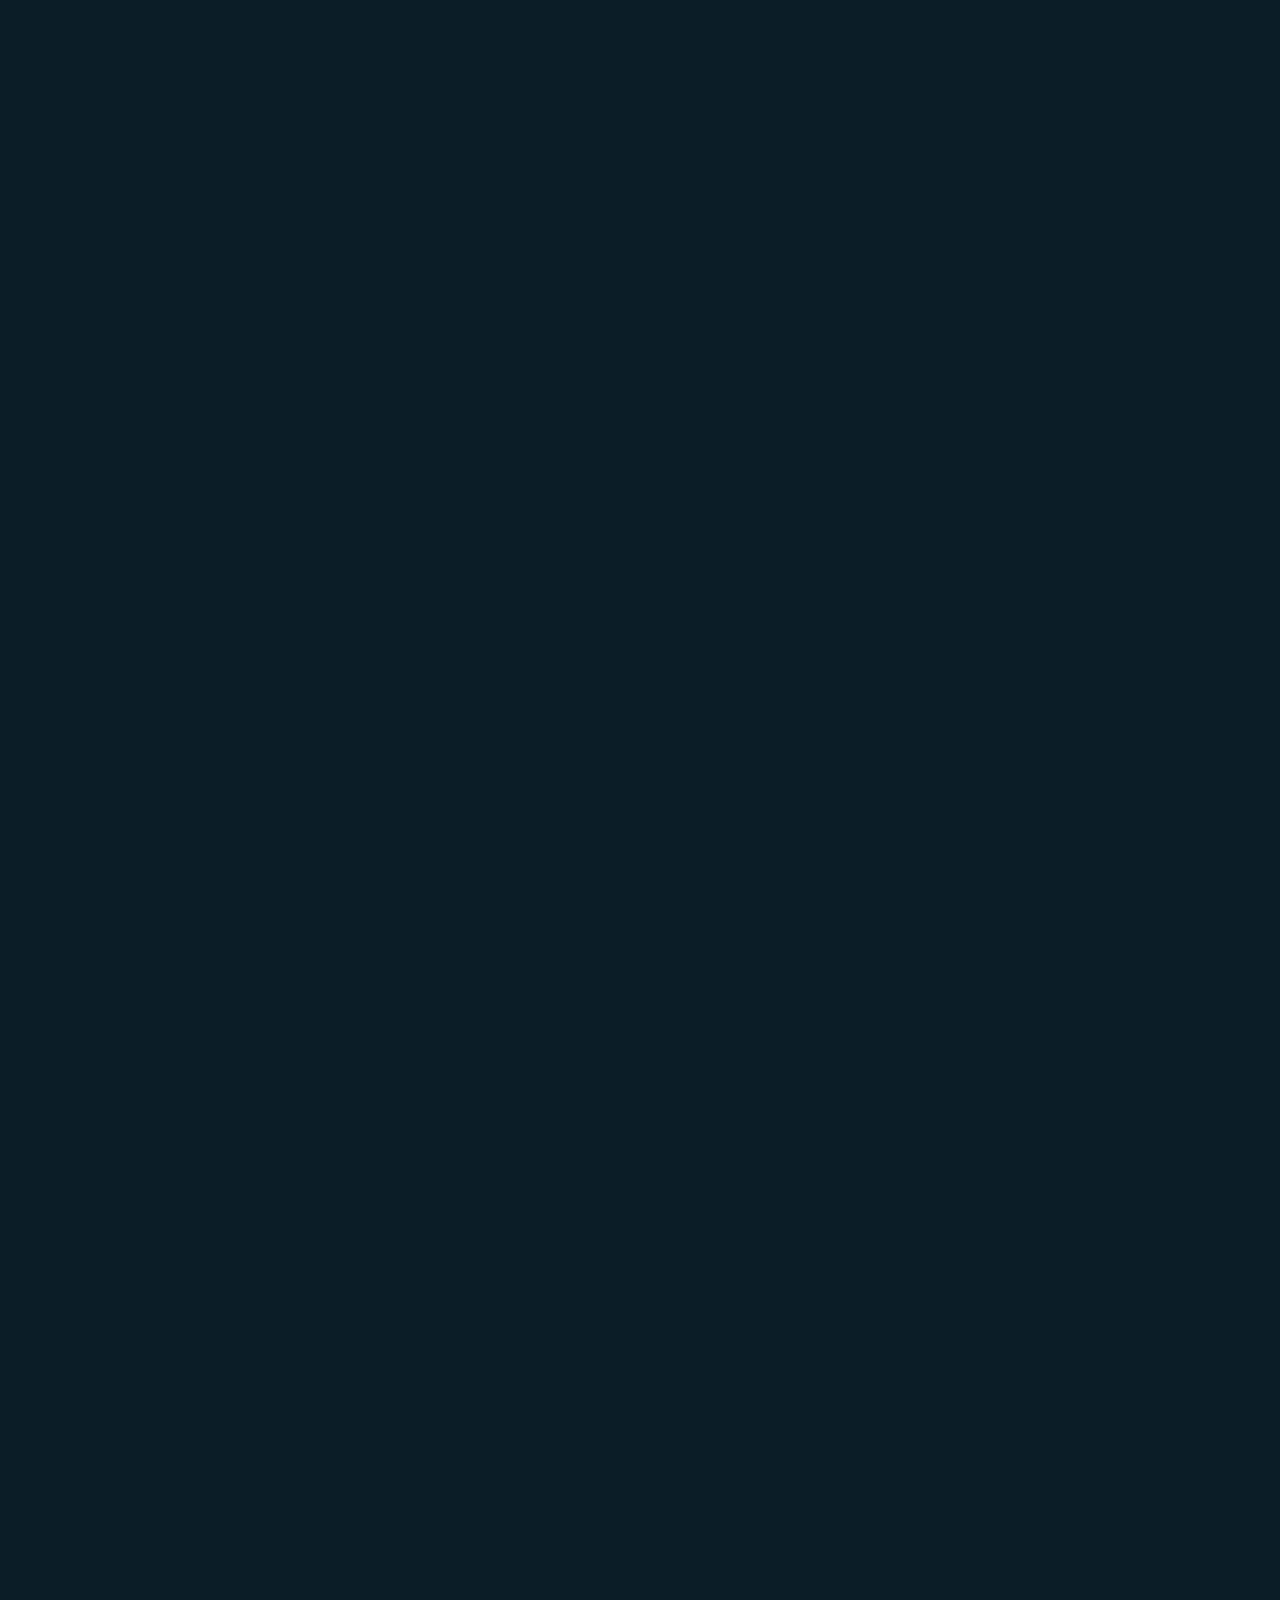
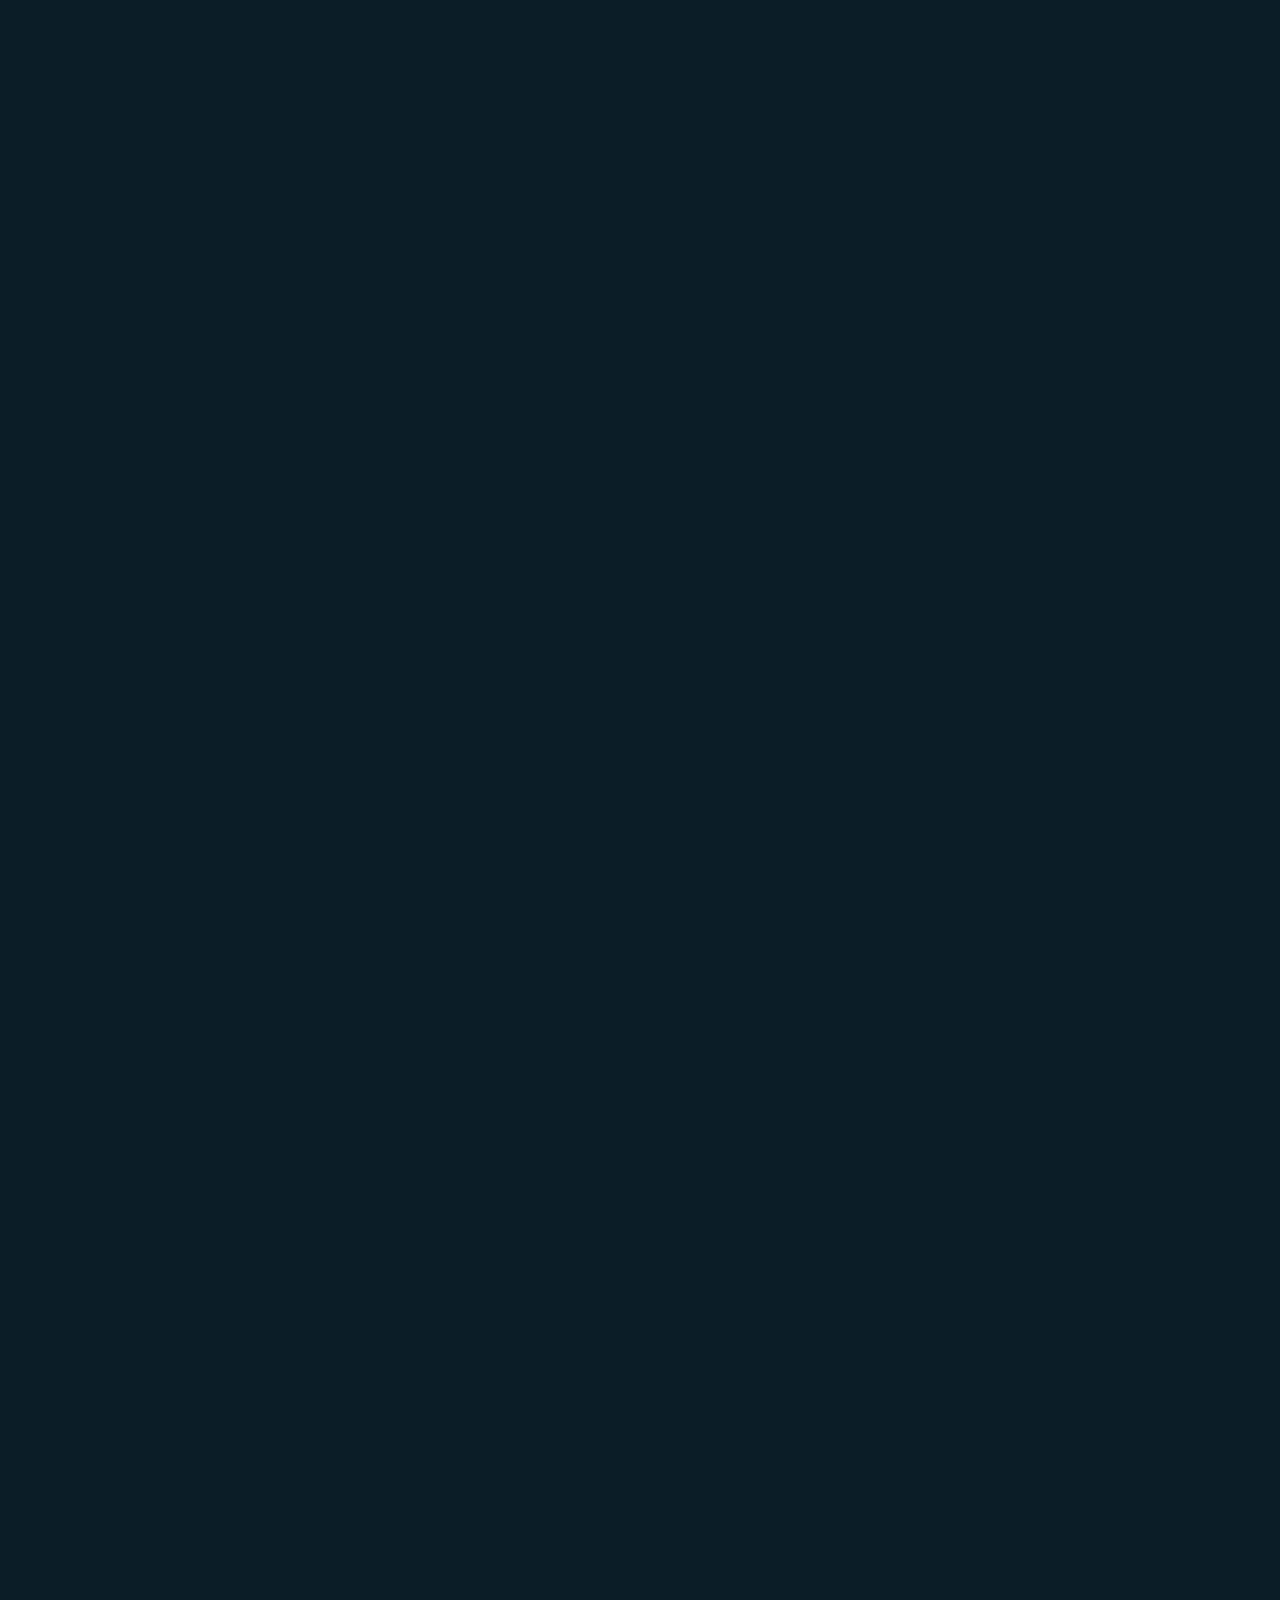
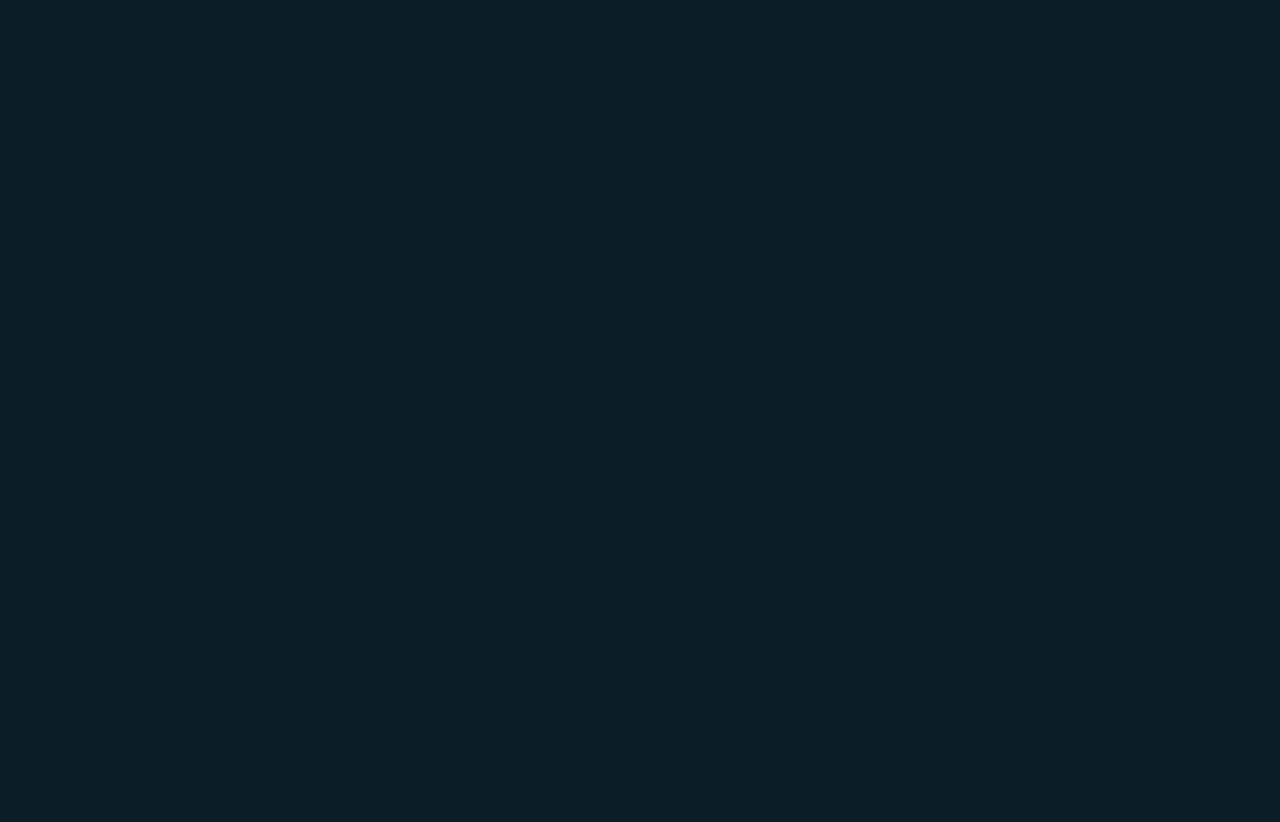
==== commit 837eb5b0: "v1.1" ====
--- a/index.html
+++ b/index.html
@@ -18,17 +18,17 @@
                 <ul class="header__nav--list">
                     <li class="header__nav--li">
                         <a href="#" class="header__nav--btn">
-                            Equipment
+                            Обладнання
                         </a>
                     </li>
                     <li class="header__nav--li">
                         <a href="#" class="header__nav--btn">
-                            About us
+                            Про нас
                         </a>
                     </li>
                     <li class="header__nav--li">
                         <a href="#" class="header__nav--btn">
-                            Blog
+                            Блог
                         </a>
                     </li>
                 </ul>
@@ -44,17 +44,17 @@
                 </div>
                 <div class="header__account--menu">
                     <div class="header__account--name">
-                        Account
+                        Акаунт
                     </div>
                     <ul class="header__account--list">
                         <li>
                             <a href="#" class="header__account--btn">
-                                Log In
+                                Вхід
                             </a>
                         </li>
                         <li>
                             <a href="#" class="header__account--btn">
-                                Registration
+                                Регистрація
                             </a>
                         </li>
                     </ul>
@@ -84,7 +84,7 @@
                 <div class="intro__body _flex-element">                     <div class="intro__social">                         <span class="intro__social--text">-                            Follow Us+                            Приєднуйтесь До Нас                         </span>                         <ul class="intro__social--list">                             <li class="intro__social--li">@@ -101,13 +101,13 @@
                     </div>                     <div class="intro__content">                         <span class="intro__content--subtitle subtitle">-                            A Hiking guide+                            Похідний путівник                         </span>                         <h1 class="intro__content--main-title main-title">-                            Be prepared for the Mountains and beyond!+                            Будьте готові до гір та не тільки!                         </h1>                         <a href="#section-1" class="intro__content--btn-to-down btn-to-scroll _flex-element">-                            scroll down +                            прокрути вниз                              <svg class="intro__content--btn-to-down-icon" width="16" height="24" viewBox="0 0 16 24" fill="none" xmlns="http://www.w3.org/2000/svg">                                 <path d="M16 16L14.59 14.59L9 20.17V0H7V20.17L1.42 14.58L0 16L8 24L16 16Z" fill="white"/>                             </svg>@@ -117,20 +117,20 @@
                 </div>             </div>         </section>-        <section class="content-item content-item__1 section" id="section-1">+        <section class="content-item content-item__1 anim-fade-in section" id="section-1">             <div class="content-item__container container _flex-element">                 <div class="content-item__info rellax" data-rellax-speed="-2">                     <span class="content-item__subtitle subtitle">-                        Get Started+                        Розпочати                     </span>                     <h2 class="content-item__title title">-                        What level of hiker are you? +                        Який у тебе рівень туриста?                      </h2>                     <p class="content-item__text">-                        Determining what level of hiker you are can be an important tool when planning future hikes. This hiking level guide will help you plan hikes according to different hike ratings set by various websites like All Trails and Modern Hiker. What type of hiker are you – novice, moderate, advanced moderate, expert, or expert backpacker?+                        Визначення рівня пішохідного туриста може бути важливим інструментом при плануванні майбутніх походів. Цей посібник рівня пішого туризму допоможе вам спланувати походи відповідно до різних рейтингів походів, встановлених різними веб-сайтами, такими як All Trails та Modern Hiker. Який ви турист - початківець, помірний, просунутий помірний, фахівець чи досвідчений турист?                     </p>                     <a href="#" class="content-item__btn-more">-                        read more+                        Читати більше                         <svg class="content-item__btn-more--icon" width="24" height="16" viewBox="0 0 24 16" xmlns="http://www.w3.org/2000/svg">                             <path d="M16 -6.99382e-07L14.59 1.41L20.17 7L-3.93402e-07 7L-3.0598e-07 9L20.17 9L14.58 14.58L16 16L24 8L16 -6.99382e-07Z" fill="#FBD784"/>                         </svg>@@ -141,20 +141,20 @@
                 </div>             </div>         </section>-        <section class="content-item content-item__2 section" id="section-2">+        <section class="content-item content-item__2 anim-fade-in section" id="section-2">             <div class="content-item__container container _flex-element">                 <div class="content-item__info rellax" data-rellax-speed="-2">                     <span class="content-item__subtitle subtitle">-                        Hiking Essentials+                        Похідні основи                     </span>                     <h2 class="content-item__title title">-                        Picking the right Hiking Gear!+                        Правильно підібране туристичне спорядження!                     </h2>                     <p class="content-item__text">-                        The nice thing about beginning hiking is that you don’t really need any special gear, you can probably get away with things you already have. Let’s start with clothing. A typical mistake hiking beginners make is wearing jeans and regular clothes, which will get heavy and chafe wif they get sweaty or wet.+                        Найприємніше у початку піших прогулянок полягає в тому, що вам насправді не потрібні спеціальні спорядження, ви, мабуть, зможете піти з того, що вже маєте. Почнемо з одягу. Типовою помилкою початківців, які роблять піші прогулянки, є носіння джинсів та звичайного одягу, який стає важким і потертим, якщо вони пітніють або мокнуть.                     </p>                     <a href="#" class="content-item__btn-more">-                        read more+                        Читати більше                         <svg class="content-item__btn-more--icon" width="24" height="16" viewBox="0 0 24 16" xmlns="http://www.w3.org/2000/svg">                             <path d="M16 -6.99382e-07L14.59 1.41L20.17 7L-3.93402e-07 7L-3.0598e-07 9L20.17 9L14.58 14.58L16 16L24 8L16 -6.99382e-07Z" fill="#FBD784"/>                         </svg>@@ -165,20 +165,20 @@
                 </div>             </div>         </section>-        <section class="content-item content-item__3 section" id="section-3">+        <section class="content-item content-item__3 anim-fade-in section" id="section-3">             <div class="content-item__container container _flex-element">                 <div class="content-item__info rellax" data-rellax-speed="-2">                     <span class="content-item__subtitle subtitle">-                        where you go is the key+                        де ви йдете - це ключ                     </span>                     <h2 class="content-item__title title">-                        Understand Your Map & Timing+                        Читання своєї карти та часу                     </h2>                     <p class="content-item__text">-                        To start, print out the hiking guide and map. If it’s raining, throw them in a Zip-Lock bag. Read over the guide, study the map, and have a good idea of what to expect. I like to know what my next landmark is as I hike. For example, I’ll read the guide and know that say, in a mile, I make a right turn at the junction..+                        Для початку роздрукуйте туристичний путівник та карту. Якщо йде дощ, киньте їх у мішок Zip-Lock. Прочитайте посібник, вивчіть карту і добре уявіть, чого чекати. Мені подобається знати, якою моєю наступною визначною пам'яткою є під час походу. Наприклад, я прочитаю путівник і знаю, що, наприклад, за милю я роблю поворот праворуч на перехресті.                     </p>                     <a href="#" class="content-item__btn-more">-                        read more+                        Читати більше                         <svg class="content-item__btn-more--icon" width="24" height="16" viewBox="0 0 24 16" xmlns="http://www.w3.org/2000/svg">                             <path d="M16 -6.99382e-07L14.59 1.41L20.17 7L-3.93402e-07 7L-3.0598e-07 9L20.17 9L14.58 14.58L16 16L24 8L16 -6.99382e-07Z" fill="#FBD784"/>                         </svg>@@ -189,70 +189,70 @@
                 </div>             </div>         </section>-    <footer class="footer">
+    <footer class="footer anim-fade-in">
     <div class="footer__container container _flex-element">
         <div class="footer__block footer__block--info">
             <a href="#" class="footer__block--logo footer__logo">
                 <img src="img/logo/logo.svg" alt="" class="footer__logo--img">
             </a>
             <p class="footer__block--text">
-                Get out there & discover your next slope, mountain & destination!
+                Вийдіть туди та відкрийте для себе наступний схил, гору та пункт призначення!
             </p>
             <span class="footer__block--copy">
-                Copyright 2021 MNTN, Inc. Terms & Privacy
+                Авторське право 2021 MNTN, Inc. Умови та конфіденційність
             </span>
         </div>
         <div class="footer__block footer__block--menu">
             <div class="footer__block--menu-item">
                 <h2 class="footer__block--menu-title min-title">
-                    More on The Blog
+                    Більше про наш Блог
                 </h2>
                 <ul class="footer__block--menu-list">
                     <li>
                         <a href="#" class="footer__block--menu-link">
-                            About MNTN
-                        </a>
-                    </li>
-                    <li>
-                        <a href="#" class="footer__block--menu-link">
-                            Contributors & Writers
-                        </a>
-                    </li>
-                    <li>
-                        <a href="#" class="footer__block--menu-link">
-                            Write For Us
-                        </a>
-                    </li>
-                    <li>
-                        <a href="#" class="footer__block--menu-link">
-                            Contact Us
-                        </a>
-                    </li>
-                    <li>
-                        <a href="#" class="footer__block--menu-link">
-                            Privacy Policy
+                            Про MNTN
+                        </a>
+                    </li>
+                    <li>
+                        <a href="#" class="footer__block--menu-link">
+                            Автори та письменники
+                        </a>
+                    </li>
+                    <li>
+                        <a href="#" class="footer__block--menu-link">
+                            Пишіть нам
+                        </a>
+                    </li>
+                    <li>
+                        <a href="#" class="footer__block--menu-link">
+                            Контакти
+                        </a>
+                    </li>
+                    <li>
+                        <a href="#" class="footer__block--menu-link">
+                            Політика конфіденційності
                         </a>
                     </li>
                 </ul>
             </div>
             <div class="footer__block--menu-item">
                 <h2 class="footer__block--menu-title min-title">
-                    More on MNTN
+                    Більше на MNTN
                 </h2>
                 <ul class="footer__block--menu-list">
                     <li>
                         <a href="#" class="footer__block--menu-link">
-                            The Team
-                        </a>
-                    </li>
-                    <li>
-                        <a href="#" class="footer__block--menu-link">
-                            Jobs
-                        </a>
-                    </li>
-                    <li>
-                        <a href="#" class="footer__block--menu-link">
-                            Press
+                            Команда
+                        </a>
+                    </li>
+                    <li>
+                        <a href="#" class="footer__block--menu-link">
+                            Робота
+                        </a>
+                    </li>
+                    <li>
+                        <a href="#" class="footer__block--menu-link">
+                            Натисніть
                         </a>
                     </li>
                 </ul>
@@ -262,11 +262,11 @@
 </footer>
 
 </div>
-<div class="section-counter">
+<div class="section-counter anim-fade-in">
     <ul class="section-counter__list">
         <li>
             <a href="#section-start" class="section-counter__item btn-to-scroll">
-                Start
+                Старт
             </a>
         </li>
         <li>
--- a/css/style.min.css
+++ b/css/style.min.css
@@ -4,4 +4,4 @@
  * MIT licensed
  *
  * Copyright (C) 2013 alvarotrigo.com - A project by Alvaro Trigo
- */.fp-enabled body,html.fp-enabled{margin:0;padding:0;-webkit-tap-highlight-color:transparent}.fp-section{-webkit-box-sizing:border-box;box-sizing:border-box}.fp-slide,.fp-slidesContainer{height:100%;display:block}.fp-slides{z-index:1;height:100%;-webkit-transition:all .3s ease-out;-o-transition:all .3s ease-out;transition:all .3s ease-out}.fp-controlArrow,.fp-slidesNav{z-index:4;-webkit-transform:translate3d(0,0,0)}.fp-section.fp-table,.fp-slide.fp-table{display:table;table-layout:fixed;width:100%}.fp-tableCell{display:table-cell;vertical-align:middle;width:100%;height:100%}.fp-controlArrow{-webkit-user-select:none;-moz-user-select:none;-khtml-user-select:none;-ms-user-select:none;position:absolute;top:50%;cursor:pointer;width:0;height:0;border-style:solid;margin-top:-38px;-ms-transform:translate3d(0,0,0);-webkit-transform:translate3d(0,0,0);transform:translate3d(0,0,0)}.fp-controlArrow.fp-prev{left:15px;width:0;border-width:38.5px 34px 38.5px 0;border-color:transparent #fff transparent transparent}.fp-controlArrow.fp-next{right:15px;border-width:38.5px 0 38.5px 34px;border-color:transparent transparent transparent #fff}.fp-scrollable{position:relative}.iScrollIndicator{border:0!important}.fp-notransition{-webkit-transition:none!important;-o-transition:none!important;transition:none!important}#fp-nav{position:fixed;z-index:100;margin-top:-32px;top:50%;opacity:1;-webkit-transform:translate3d(0,0,0)}#fp-nav.right{right:17px}#fp-nav.left{left:17px}.fp-slidesNav{position:absolute;opacity:1;-ms-transform:translate3d(0,0,0);-webkit-transform:translate3d(0,0,0);transform:translate3d(0,0,0);left:0!important;right:0;margin:0 auto!important}.fp-slidesNav.bottom{bottom:17px}.fp-slidesNav.top{top:17px}#fp-nav ul,.fp-slidesNav ul{margin:0;padding:0}#fp-nav ul li,.fp-slidesNav ul li{display:block;width:14px;height:13px;margin:7px;position:relative}.fp-slidesNav ul li{display:inline-block}#fp-nav ul li a,.fp-slidesNav ul li a{display:block;position:relative;z-index:1;width:100%;height:100%;cursor:pointer;text-decoration:none}#fp-nav ul li a.active span,#fp-nav ul li:hover a.active span,.fp-slidesNav ul li a.active span,.fp-slidesNav ul li:hover a.active span{height:12px;width:12px;margin:-6px 0 0 -6px;border-radius:100%}#fp-nav ul li a span,.fp-slidesNav ul li a span{border-radius:50%;position:absolute;z-index:1;height:4px;width:4px;border:0;background:#333;left:50%;top:50%;margin:-2px 0 0 -2px;-webkit-transition:all .1s ease-in-out;-o-transition:all .1s ease-in-out;transition:all .1s ease-in-out}#fp-nav ul li:hover a span,.fp-slidesNav ul li:hover a span{width:10px;height:10px;margin:-5px 0 0 -5px}#fp-nav ul li .fp-tooltip{position:absolute;top:-2px;color:#fff;font-size:14px;font-family:arial,helvetica,sans-serif;white-space:nowrap;max-width:220px;display:block;opacity:0;width:0;cursor:pointer}#fp-nav ul li:hover .fp-tooltip,#fp-nav.fp-show-active a.active+.fp-tooltip{-webkit-transition:opacity .2s ease-in;-o-transition:opacity .2s ease-in;transition:opacity .2s ease-in;width:auto;opacity:1}#fp-nav ul li .fp-tooltip.right{right:20px}#fp-nav ul li .fp-tooltip.left{left:20px}.fp-auto-height .fp-slide,.fp-auto-height .fp-tableCell,.fp-auto-height.fp-section,.fp-responsive .fp-auto-height-responsive .fp-slide,.fp-responsive .fp-auto-height-responsive .fp-tableCell,.fp-responsive .fp-auto-height-responsive.fp-section{height:auto!important}:root{--accent:#FBD784;--bg:#0B1D26;--text:#FFFFFF;--text-2:#000000}@font-face{font-weight:900;font-family:"Chronicle Display";font-display:swap;font-style:normal;src:url("Chronicle Display Black.woff") format("woff"),url("Chronicle Display Black.woff") format("woff2")}@font-face{font-weight:600;font-family:"Chronicle Display";font-display:swap;font-style:normal;src:url("Chronicle Display Semibold.woff") format("woff"),url("Chronicle Display Semibold.woff") format("woff2")}@font-face{font-weight:700;font-family:Gilroy;font-display:swap;font-style:normal;src:url(Gilroy-Bold.woff) format("woff"),url(Gilroy-Bold.woff) format("woff2")}@font-face{font-weight:900;font-family:Gilroy;font-display:swap;font-style:normal;src:url(Gilroy-ExtraBold.woff) format("woff"),url(Gilroy-ExtraBold.woff) format("woff2")}@font-face{font-weight:500;font-family:Gilroy;font-display:swap;font-style:normal;src:url(Gilroy-Medium.woff) format("woff"),url(Gilroy-Medium.woff) format("woff2")}body{font-family:Gilroy;font-weight:400;line-height:150%;font-size:16px;background-color:var(--bg);color:var(--text);counter-reset:section}a{color:var(--color)}a:hover{text-decoration:underline}._flex-element{display:-webkit-box;display:-ms-flexbox;display:flex;-webkit-box-pack:justify;-ms-flex-pack:justify;justify-content:space-between;-webkit-box-align:center;-ms-flex-align:center;align-items:center}.container{padding:0 15px;margin:0 auto;max-width:1492px}.container._min{max-width:1000px}.container._large{max-width:1790px}.section-padding{padding:75px 0}.main-title{font-family:"Chronicle Display";font-weight:900;font-size:2.5rem;line-height:100%;text-transform:capitalize;margin:15px 0 30px}.title{font-family:"Chronicle Display";font-weight:700;font-size:2rem;line-height:125%;margin:27px 0}.subtitle{display:inline-block;position:relative;text-transform:uppercase;letter-spacing:4px;color:var(--accent);padding:0 0 0 60px;font-size:.85rem}.subtitle::before{position:absolute;left:0;top:50%;width:42px;height:2px;background:var(--accent);-webkit-transform:translate(0,-50%);-ms-transform:translate(0,-50%);transform:translate(0,-50%)}.wow{-webkit-transition:all .3s ease-in-out;-o-transition:all .3s ease-in-out;transition:all .3s ease-in-out}.anim-fade-in{opacity:0;-webkit-animation:anim-fade-in .3s ease-in-out 0s 1 normal forwards;animation:anim-fade-in .3s ease-in-out 0s 1 normal forwards}.anim-zoom-out{-webkit-transform:scale(1.05) translate(0,-5%);-ms-transform:scale(1.05) translate(0,-5%);transform:scale(1.05) translate(0,-5%);-webkit-animation:anim-zoom-out .5s ease-in-out .2s 1 normal forwards;animation:anim-zoom-out .5s ease-in-out .2s 1 normal forwards}.anim-zoom-out-min{-webkit-transform:scale(1.3) translate(0,-5%);-ms-transform:scale(1.3) translate(0,-5%);transform:scale(1.3) translate(0,-5%);-webkit-animation:anim-zoom-out-min .5s ease-in-out .2s 1 normal forwards;animation:anim-zoom-out-min .5s ease-in-out .2s 1 normal forwards}._check-load{opacity:0;-webkit-transition:all .2s ease-in-out;-o-transition:all .2s ease-in-out;transition:all .2s ease-in-out}._check-load.loaded{opacity:1}@-webkit-keyframes anim-fade-in{from{opacity:0}to{opacity:1}}@keyframes anim-fade-in{from{opacity:0}to{opacity:1}}@-webkit-keyframes anim-zoom-out{from{-webkit-transform:scale(1.05) translate(0 -5%);transform:scale(1.05) translate(0 -5%)}to{-webkit-transform:scale(1) translate(0,0);transform:scale(1) translate(0,0)}}@keyframes anim-zoom-out{from{-webkit-transform:scale(1.05) translate(0 -5%);transform:scale(1.05) translate(0 -5%)}to{-webkit-transform:scale(1) translate(0,0);transform:scale(1) translate(0,0)}}@-webkit-keyframes anim-zoom-out-min{from{-webkit-transform:scale(1.3) translate(0 -5%);transform:scale(1.3) translate(0 -5%)}to{-webkit-transform:scale(1) translate(0,0);transform:scale(1) translate(0,0)}}@keyframes anim-zoom-out-min{from{-webkit-transform:scale(1.3) translate(0 -5%);transform:scale(1.3) translate(0 -5%)}to{-webkit-transform:scale(1) translate(0,0);transform:scale(1) translate(0,0)}}@-webkit-keyframes anim-to-up{from{-webkit-transform:translate(0,10%);transform:translate(0,10%)}to{-webkit-transform:translate(0,0);transform:translate(0,0);opacity:1}}@keyframes anim-to-up{from{-webkit-transform:translate(0,10%);transform:translate(0,10%)}to{-webkit-transform:translate(0,0);transform:translate(0,0);opacity:1}}@-webkit-keyframes anim-to-down{from{opacity:0;-webkit-transform:translate(0,-10%);transform:translate(0,-10%)}to{-webkit-transform:translate(0,0);transform:translate(0,0);opacity:1}}@keyframes anim-to-down{from{opacity:0;-webkit-transform:translate(0,-10%);transform:translate(0,-10%)}to{-webkit-transform:translate(0,0);transform:translate(0,0);opacity:1}}.section-counter{position:fixed;right:15px;top:50%;z-index:10;display:none}.section-counter__list{border-right:3px solid rgba(255,255,255,.3);-webkit-transform:translate(0,-50%);-ms-transform:translate(0,-50%);transform:translate(0,-50%)}.section-counter__list li{display:-webkit-box;display:-ms-flexbox;display:flex;-webkit-box-pack:end;-ms-flex-pack:end;justify-content:flex-end}.section-counter__item{position:relative;display:inline-block;padding:15px;text-shadow:1px 1px 20px var(--bg)}.section-counter__item::before{position:absolute;right:-3px;top:0;height:100%;width:3px;background:#FFF;opacity:0;-webkit-transition:all .2s ease-in-out;-o-transition:all .2s ease-in-out;transition:all .2s ease-in-out}.section-counter__item._active::before{opacity:1}@-webkit-keyframes header{from{opacity:0}to{opacity:1}}@keyframes header{from{opacity:0}to{opacity:1}}@-webkit-keyframes headerBgOpen{from{-webkit-transform:translate(0,-100%);transform:translate(0,-100%)}to{-webkit-transform:translate(0,0);transform:translate(0,0)}}@keyframes headerBgOpen{from{-webkit-transform:translate(0,-100%);transform:translate(0,-100%)}to{-webkit-transform:translate(0,0);transform:translate(0,0)}}@-webkit-keyframes headerBgClose{from{-webkit-transform:translate(0,0);transform:translate(0,0)}to{-webkit-transform:translate(0,-100%);transform:translate(0,-100%)}}@keyframes headerBgClose{from{-webkit-transform:translate(0,0);transform:translate(0,0)}to{-webkit-transform:translate(0,-100%);transform:translate(0,-100%)}}.header{position:fixed;width:100%;z-index:10;padding:3px 0;-webkit-transition:padding .3s ease-in-out,background-color .5s ease-in-out;-o-transition:padding .3s ease-in-out,background-color .5s ease-in-out;transition:padding .3s ease-in-out,background-color .5s ease-in-out;opacity:0}.header.loaded{-webkit-animation:header .2s ease-in-out 1s 1 normal forwards;animation:header .2s ease-in-out 1s 1 normal forwards}.header::before{position:absolute;left:0;top:0;-webkit-transform:translate(0,-100%);-ms-transform:translate(0,-100%);transform:translate(0,-100%);width:100%;height:100%;background:var(--bg);z-index:-1;-webkit-animation:headerBgOpen .2s ease-in-out .2s 1 normal forwards;animation:headerBgOpen .2s ease-in-out .2s 1 normal forwards}.header.top{padding:3px 0;background-color:transparent}.header.top::before{-webkit-animation:headerBgClose .2s ease-in-out 0s 1 normal forwards;animation:headerBgClose .2s ease-in-out 0s 1 normal forwards}.header__logo--icon{width:75px}.header__nav,.header__nav::before{position:absolute;width:100%;left:0;-webkit-transition:all .2s ease-in-out;-o-transition:all .2s ease-in-out;transition:all .2s ease-in-out}.header__nav{bottom:0;height:100vh;-webkit-transform:translate(0,100%);-ms-transform:translate(0,100%);transform:translate(0,100%);opacity:0;visibility:hidden}.header__nav::before{top:0;height:100%;background:#000;opacity:.4;z-index:-1}.header__nav._nav-active{opacity:1;visibility:visible}.header__nav--list{position:relative;left:50%;bottom:0;-webkit-transform:translate(-50%,0);-ms-transform:translate(-50%,0);transform:translate(-50%,0);display:-webkit-inline-box;display:-ms-inline-flexbox;display:inline-flex;-webkit-box-orient:vertical;-webkit-box-direction:normal;-ms-flex-direction:column;flex-direction:column;background-color:var(--text);padding:20px}.header__nav--list li{text-align:center}.header__nav--list::before{position:absolute;left:50%;top:-15px;-webkit-transform:translate(-50%,0);-ms-transform:translate(-50%,0);transform:translate(-50%,0);border-left:15px solid transparent;border-right:15px solid transparent;border-bottom:15px solid var(--text)}.header__nav--btn{display:inline-block;padding:10px;color:var(--text-2);font-size:21px}.header__mobile-btn-nav{display:-webkit-inline-box;display:-ms-inline-flexbox;display:inline-flex;-webkit-box-orient:vertical;-webkit-box-direction:normal;-ms-flex-direction:column;flex-direction:column;-webkit-box-pack:justify;-ms-flex-pack:justify;justify-content:space-between;position:absolute;left:50%;top:50%;-webkit-transform:translate(-50%,-50%);-ms-transform:translate(-50%,-50%);transform:translate(-50%,-50%);width:40px;height:30px;background-color:transparent}.header__mobile-btn-nav span:nth-child(1),.header__mobile-btn-nav span:nth-child(3){-webkit-transform:rotate(0) translate(0,0);-ms-transform:rotate(0) translate(0,0);transform:rotate(0) translate(0,0)}.header__mobile-btn-nav span{display:inline-block;width:100%;height:1px;background:var(--text);-webkit-transition:all .2s ease-in-out;-o-transition:all .2s ease-in-out;transition:all .2s ease-in-out}.header__mobile-btn-nav span:nth-child(2){opacity:1}.header__mobile-btn-nav._nav-active span:nth-child(1){-webkit-transform:rotate(45deg) translate(10px,10px);-ms-transform:rotate(45deg) translate(10px,10px);transform:rotate(45deg) translate(10px,10px)}.header__mobile-btn-nav._nav-active span:nth-child(2){opacity:0}.header__mobile-btn-nav._nav-active span:nth-child(3){-webkit-transform:rotate(-45deg) translate(10px,-10px);-ms-transform:rotate(-45deg) translate(10px,-10px);transform:rotate(-45deg) translate(10px,-10px)}.header__account{cursor:pointer}.header__account._active .header__account--list{opacity:1;visibility:visible;-webkit-transform:translateY(120%);-ms-transform:translateY(120%);transform:translateY(120%)}.header__account--avatar{margin:0;border-radius:50%}.header__account--avatar-image{width:40px}.header__account--menu{position:relative;padding-bottom:8px}.header__account--name{margin:0 5px 10px;color:var(--text-2);font-weight:700;font-size:1.2rem}.header__account--list{position:absolute;right:0;bottom:0;-webkit-transform:translateY(110%);-ms-transform:translateY(110%);transform:translateY(110%);z-index:-1;background-color:var(--text);padding:10px;opacity:0;visibility:hidden;-webkit-transition:all .2s ease-in-out;-o-transition:all .2s ease-in-out;transition:all .2s ease-in-out}.header__account--list::before{position:absolute;right:13px;top:-7px;border-right:15px solid transparent;border-left:15px solid transparent;border-bottom:20px solid #fff}.intro::before,.intro__bg{top:0;width:100%;height:100%}.header__account--btn{display:inline-block;color:var(--text-2);padding:5px}@-webkit-keyframes btnToDown{0%,100%{-webkit-transform:translate(0,0);transform:translate(0,0)}50%{-webkit-transform:translate(0,-50%);transform:translate(0,-50%)}}@keyframes btnToDown{0%,100%{-webkit-transform:translate(0,0);transform:translate(0,0)}50%{-webkit-transform:translate(0,-50%);transform:translate(0,-50%)}}.intro{position:relative;opacity:1!important}.intro::before{position:absolute;left:0;background:-o-linear-gradient(119.76deg,rgba(11,29,38,0) 31.06%,#0B1D26 108.93%);background:linear-gradient(330.24deg,rgba(11,29,38,0) 31.06%,#0B1D26 108.93%)}.intro__bg{position:absolute;left:0;z-index:-1}.intro__bg--item{position:absolute;left:0}.intro__bg--item-img{width:100%;min-width:700px}.intro__bg--item::after{position:absolute;left:0;top:100%;-webkit-transform:translate(0,-100%);-ms-transform:translate(0,-100%);transform:translate(0,-100%);width:100%;height:100%;background:-webkit-gradient(linear,left top, left bottom,color-stop(0, rgba(11,29,38,0)),color-stop(61.38%, #0B1D26));background:-o-linear-gradient(top,rgba(11,29,38,0) 0,#0B1D26 61.38%);background:linear-gradient(180deg,rgba(11,29,38,0) 0,#0B1D26 61.38%);z-index:2}.intro__bg--item:nth-child(1){top:0;right:0;min-height:100vh}.intro__bg--item:nth-child(1)::after{display:none}.intro__bg--item:nth-child(1) img{position:absolute;min-width:100vw;width:auto;height:100%;-o-object-position:center;object-position:center;-o-object-fit:cover;object-fit:cover}.intro__bg--item:nth-child(2){min-width:auto;top:calc(100vh / 2);width:100%}.intro__bg--item:nth-child(3){top:calc(100vh / 1.5);width:100%}.intro__bg--item:nth-child(3)::after{height:100%;background:-webkit-gradient(linear,left top, left bottom,color-stop(0, rgba(0,0,0,0)),color-stop(44%, rgba(11,29,38,.686712)),color-stop(78%, #0b1d26),to(#0b1d26));background:-o-linear-gradient(top,rgba(0,0,0,0) 0,rgba(11,29,38,.686712) 44%,#0b1d26 78%,#0b1d26 100%);background:linear-gradient(180deg,rgba(0,0,0,0) 0,rgba(11,29,38,.686712) 44%,#0b1d26 78%,#0b1d26 100%);-webkit-transform:translate(0,-98%);-ms-transform:translate(0,-98%);transform:translate(0,-98%)}.intro__container{min-height:100vh;opacity:0;position:relative;z-index:2;padding-top:80px;padding-bottom:80px;-webkit-animation-delay:.5s;animation-delay:.5s}.intro__body{width:100%}.intro__social{-webkit-writing-mode:vertical-lr;-ms-writing-mode:tb-lr;writing-mode:vertical-lr;display:-webkit-inline-box;display:-ms-inline-flexbox;display:inline-flex}.intro__social--list{margin:20px 0 0;display:-webkit-box;display:-ms-flexbox;display:flex}.intro__social--link{padding:7px 5px}.intro__content{max-width:950px;margin:0 15px 0 25px}.intro__content--btn-to-down{display:-webkit-inline-box;display:-ms-inline-flexbox;display:inline-flex;background:0 0;color:var(--text)}.intro__content--btn-to-down-icon{margin:0 0 0 20px;-webkit-transition:all .2s ease-in-out;-o-transition:all .2s ease-in-out;transition:all .2s ease-in-out}.content-item{padding:10vw 0;position:relative}.content-item__container{-webkit-box-orient:vertical;-webkit-box-direction:reverse;-ms-flex-direction:column-reverse;flex-direction:column-reverse}.content-item__1{margin:5% 0 0}.content-item:nth-child(-n+10) .content-item__info::before{content:"0" counter(section)}.content-item__image-img{width:100%}.content-item__info{position:relative;margin:10vw 0 0}.content-item__info::before{counter-increment:section;content:counter(section);position:absolute;left:0;top:0;-webkit-transform:translate(0,0);-ms-transform:translate(0,0);transform:translate(0,0);font-size:15vw;font-weight:700;opacity:.1}.content-item__text{font-size:1.1rem;line-height:175%;margin:5vw 0 3vw}.content-item__btn-more{display:-webkit-inline-box;display:-ms-inline-flexbox;display:inline-flex;-webkit-box-align:center;-ms-flex-align:center;align-items:center;margin:15px 0;color:var(--accent)}.content-item__btn-more--icon{display:inline-block;margin:0 0 0 15px;-webkit-transition:all .2s ease-in-out;-o-transition:all .2s ease-in-out;transition:all .2s ease-in-out}.footer{padding:1vw 0 10vw}.footer__container{-webkit-box-orient:vertical;-webkit-box-direction:reverse;-ms-flex-direction:column-reverse;flex-direction:column-reverse}.footer__block{text-align:center}.footer__block--info{max-width:350px;display:-webkit-box;display:-ms-flexbox;display:flex;-webkit-box-orient:vertical;-webkit-box-direction:normal;-ms-flex-direction:column;flex-direction:column}.footer__block--text{display:inline-block;-webkit-box-flex:1;-ms-flex:1 1 100%;flex:1 1 100%;margin:30px 0 45px;line-height:200%}.footer__block--copy{color:var(--text);opacity:.3}.footer__block--menu{display:-webkit-box;display:-ms-flexbox;display:flex;-webkit-box-pack:center;-ms-flex-pack:center;justify-content:center;-ms-flex-wrap:wrap;flex-wrap:wrap;margin:0 -15px 50px}.footer__block--menu-item{margin:30px 15px 0}.footer__block--menu-title{display:inline-block;margin:0 0 15px;color:var(--accent);font-weight:700;font-size:1.5rem}.footer__block--menu-link{display:inline-block;padding:10px 0}@media (min-width:426px){.main-title{font-size:3.5rem}.subtitle{letter-spacing:6px}.header__logo--icon{width:auto}}@media (min-width:769px){.section-padding{padding:100px 0}.main-title{font-size:5.5rem;margin:32px 0}.title{font-size:3rem}.subtitle{padding:0 0 0 100px;font-size:1.1rem}.subtitle::before{width:72px}.intro__content{margin:0 15px 0 50px}.content-item{padding:100px 0}.content-item__container{-webkit-box-orient:horizontal;-webkit-box-direction:reverse;-ms-flex-direction:row-reverse;flex-direction:row-reverse}.content-item:nth-child(2n) .content-item__container{-webkit-box-orient:horizontal;-webkit-box-direction:normal;-ms-flex-direction:row;flex-direction:row}.content-item:nth-child(2n) .content-item__info{margin:0 7vw}.content-item__image-img{width:40vw}.content-item__info{margin:0 0 0 10vw}.content-item__info::before{-webkit-transform:translate(-50%,0);-ms-transform:translate(-50%,0);transform:translate(-50%,0)}.content-item__text{margin:35px 0 15px}.footer__container{-webkit-box-orient:horizontal;-webkit-box-direction:normal;-ms-flex-direction:row;flex-direction:row;-webkit-box-align:stretch;-ms-flex-align:stretch;align-items:stretch}.footer__block{text-align:left}.footer__block--menu{-webkit-box-flex:0;-ms-flex:0 1 566px;flex:0 1 566px;margin:0 -15px;-webkit-box-pack:justify;-ms-flex-pack:justify;justify-content:space-between}.footer__block--menu-item{margin:0 15px}}@media (min-width:992px){.content-item__btn-more:hover,.intro__content--btn-to-down:hover{text-decoration:none}.section-padding{padding:150px 0}.section-counter{display:block}.header.top{padding:3vw 0}.header__nav{position:relative;left:0;bottom:0;-webkit-transform:translate(0,0);-ms-transform:translate(0,0);transform:translate(0,0);height:auto;opacity:1;visibility:visible}.header__nav::before{display:none}.header__nav--list{padding:0;-webkit-box-orient:horizontal;-webkit-box-direction:normal;-ms-flex-direction:row;flex-direction:row;background-color:transparent}.header__nav--list::before{content:'';display:none}.header__nav--btn{color:var(--text);padding:5px 10px;font-size:1rem}.header__mobile-btn-nav{display:none}.header__account:hover .header__account--list{opacity:1;visibility:visible;-webkit-transform:translateY(100%);-ms-transform:translateY(100%);transform:translateY(100%)}.header__account--avatar{margin:0 8px 0 0}.header__account--avatar-image{width:auto}.header__account--name{color:var(--text);font-weight:400;font-size:1rem;margin-top:18px}.header__account--list{-webkit-transform:translateY(90%);-ms-transform:translateY(90%);transform:translateY(90%)}.header__account--list::before{right:10px;top:-5px;border-right:5px solid transparent;border-left:5px solid transparent;border-bottom:5px solid #fff}.intro__content--btn-to-down:hover .intro__content--btn-to-down-icon{-webkit-animation:btnToDown .4s ease-in-out 0s 1 normal forwards;animation:btnToDown .4s ease-in-out 0s 1 normal forwards}.content-item{padding:10vw 75px 10vw 0}.content-item__1{margin:0}.content-item__btn-more:hover .content-item__btn-more--icon{margin:0 0 0 25px}}@media (min-width:1492px){.title{font-size:5rem}.content-item:nth-child(2n) .content-item__info{margin:0 114px 0 150px}.content-item__image-img{width:auto}.content-item__info{margin:0 0 0 264px}.content-item__info::before{font-size:200px}.content-item__text{font-size:1.3rem}.footer{padding:20px 0 120px}}@media (min-width:1790px){.header.top{padding:50px 0}}+ */.fp-enabled body,html.fp-enabled{margin:0;padding:0;-webkit-tap-highlight-color:transparent}.fp-section{-webkit-box-sizing:border-box;box-sizing:border-box}.fp-slide,.fp-slidesContainer{height:100%;display:block}.fp-slides{z-index:1;height:100%;-webkit-transition:all .3s ease-out;-o-transition:all .3s ease-out;transition:all .3s ease-out}.fp-controlArrow,.fp-slidesNav{z-index:4;-webkit-transform:translate3d(0,0,0)}.fp-section.fp-table,.fp-slide.fp-table{display:table;table-layout:fixed;width:100%}.fp-tableCell{display:table-cell;vertical-align:middle;width:100%;height:100%}.fp-controlArrow{-webkit-user-select:none;-moz-user-select:none;-khtml-user-select:none;-ms-user-select:none;position:absolute;top:50%;cursor:pointer;width:0;height:0;border-style:solid;margin-top:-38px;-ms-transform:translate3d(0,0,0);-webkit-transform:translate3d(0,0,0);transform:translate3d(0,0,0)}.fp-controlArrow.fp-prev{left:15px;width:0;border-width:38.5px 34px 38.5px 0;border-color:transparent #fff transparent transparent}.fp-controlArrow.fp-next{right:15px;border-width:38.5px 0 38.5px 34px;border-color:transparent transparent transparent #fff}.fp-scrollable{position:relative}.iScrollIndicator{border:0!important}.fp-notransition{-webkit-transition:none!important;-o-transition:none!important;transition:none!important}#fp-nav{position:fixed;z-index:100;margin-top:-32px;top:50%;opacity:1;-webkit-transform:translate3d(0,0,0)}#fp-nav.right{right:17px}#fp-nav.left{left:17px}.fp-slidesNav{position:absolute;opacity:1;-ms-transform:translate3d(0,0,0);-webkit-transform:translate3d(0,0,0);transform:translate3d(0,0,0);left:0!important;right:0;margin:0 auto!important}.fp-slidesNav.bottom{bottom:17px}.fp-slidesNav.top{top:17px}#fp-nav ul,.fp-slidesNav ul{margin:0;padding:0}#fp-nav ul li,.fp-slidesNav ul li{display:block;width:14px;height:13px;margin:7px;position:relative}.fp-slidesNav ul li{display:inline-block}#fp-nav ul li a,.fp-slidesNav ul li a{display:block;position:relative;z-index:1;width:100%;height:100%;cursor:pointer;text-decoration:none}#fp-nav ul li a.active span,#fp-nav ul li:hover a.active span,.fp-slidesNav ul li a.active span,.fp-slidesNav ul li:hover a.active span{height:12px;width:12px;margin:-6px 0 0 -6px;border-radius:100%}#fp-nav ul li a span,.fp-slidesNav ul li a span{border-radius:50%;position:absolute;z-index:1;height:4px;width:4px;border:0;background:#333;left:50%;top:50%;margin:-2px 0 0 -2px;-webkit-transition:all .1s ease-in-out;-o-transition:all .1s ease-in-out;transition:all .1s ease-in-out}#fp-nav ul li:hover a span,.fp-slidesNav ul li:hover a span{width:10px;height:10px;margin:-5px 0 0 -5px}#fp-nav ul li .fp-tooltip{position:absolute;top:-2px;color:#fff;font-size:14px;font-family:arial,helvetica,sans-serif;white-space:nowrap;max-width:220px;display:block;opacity:0;width:0;cursor:pointer}#fp-nav ul li:hover .fp-tooltip,#fp-nav.fp-show-active a.active+.fp-tooltip{-webkit-transition:opacity .2s ease-in;-o-transition:opacity .2s ease-in;transition:opacity .2s ease-in;width:auto;opacity:1}#fp-nav ul li .fp-tooltip.right{right:20px}#fp-nav ul li .fp-tooltip.left{left:20px}.fp-auto-height .fp-slide,.fp-auto-height .fp-tableCell,.fp-auto-height.fp-section,.fp-responsive .fp-auto-height-responsive .fp-slide,.fp-responsive .fp-auto-height-responsive .fp-tableCell,.fp-responsive .fp-auto-height-responsive.fp-section{height:auto!important}:root{--accent:#FBD784;--bg:#0B1D26;--text:#FFFFFF;--text-2:#000000}@font-face{font-weight:900;font-family:"Chronicle Display";font-display:swap;font-style:normal;src:url("Chronicle Display Black.woff") format("woff"),url("Chronicle Display Black.woff") format("woff2")}@font-face{font-weight:600;font-family:"Chronicle Display";font-display:swap;font-style:normal;src:url("Chronicle Display Semibold.woff") format("woff"),url("Chronicle Display Semibold.woff") format("woff2")}@font-face{font-weight:700;font-family:Gilroy;font-display:swap;font-style:normal;src:url(Gilroy-Bold.woff) format("woff"),url(Gilroy-Bold.woff) format("woff2")}@font-face{font-weight:900;font-family:Gilroy;font-display:swap;font-style:normal;src:url(Gilroy-ExtraBold.woff) format("woff"),url(Gilroy-ExtraBold.woff) format("woff2")}@font-face{font-weight:500;font-family:Gilroy;font-display:swap;font-style:normal;src:url(Gilroy-Medium.woff) format("woff"),url(Gilroy-Medium.woff) format("woff2")}body{font-family:Gilroy;font-weight:400;line-height:150%;font-size:16px;background-color:var(--bg);color:var(--text);counter-reset:section}a{color:var(--color)}a:hover{text-decoration:underline}._flex-element{display:-webkit-box;display:-ms-flexbox;display:flex;-webkit-box-pack:justify;-ms-flex-pack:justify;justify-content:space-between;-webkit-box-align:center;-ms-flex-align:center;align-items:center}.container{padding:0 15px;margin:0 auto;max-width:1492px}.container._min{max-width:1000px}.container._large{max-width:1790px}.section-padding{padding:75px 0}.main-title{font-family:"Chronicle Display";font-weight:900;font-size:2.5rem;line-height:100%;text-transform:capitalize;margin:15px 0 30px}.title{font-family:"Chronicle Display";font-weight:700;font-size:2rem;line-height:125%;margin:27px 0}.subtitle{display:inline-block;position:relative;text-transform:uppercase;letter-spacing:4px;color:var(--accent);padding:0 0 0 60px;font-size:.85rem}.subtitle::before{position:absolute;left:0;top:50%;width:42px;height:2px;background:var(--accent);-webkit-transform:translate(0,-50%);-ms-transform:translate(0,-50%);transform:translate(0,-50%)}.wow{-webkit-transition:all .3s ease-in-out;-o-transition:all .3s ease-in-out;transition:all .3s ease-in-out}.anim-fade-in{opacity:0;-webkit-animation:anim-fade-in .3s ease-in-out 0s 1 normal forwards;animation:anim-fade-in .3s ease-in-out 0s 1 normal forwards}.anim-zoom-out{-webkit-transform:scale(1.05) translate(0,-5%);-ms-transform:scale(1.05) translate(0,-5%);transform:scale(1.05) translate(0,-5%);-webkit-animation:anim-zoom-out .5s ease-in-out .2s 1 normal forwards;animation:anim-zoom-out .5s ease-in-out .2s 1 normal forwards}.anim-zoom-out-min{-webkit-transform:scale(1.3) translate(0,-5%);-ms-transform:scale(1.3) translate(0,-5%);transform:scale(1.3) translate(0,-5%);-webkit-animation:anim-zoom-out-min .5s ease-in-out .2s 1 normal forwards;animation:anim-zoom-out-min .5s ease-in-out .2s 1 normal forwards}._check-load{opacity:0;-webkit-transition:all .2s ease-in-out;-o-transition:all .2s ease-in-out;transition:all .2s ease-in-out}._check-load.loaded{opacity:1}@-webkit-keyframes anim-fade-in{from{opacity:0}to{opacity:1}}@keyframes anim-fade-in{from{opacity:0}to{opacity:1}}@-webkit-keyframes anim-zoom-out{from{-webkit-transform:scale(1.05) translate(0 -5%);transform:scale(1.05) translate(0 -5%)}to{-webkit-transform:scale(1) translate(0,0);transform:scale(1) translate(0,0)}}@keyframes anim-zoom-out{from{-webkit-transform:scale(1.05) translate(0 -5%);transform:scale(1.05) translate(0 -5%)}to{-webkit-transform:scale(1) translate(0,0);transform:scale(1) translate(0,0)}}@-webkit-keyframes anim-zoom-out-min{from{-webkit-transform:scale(1.3) translate(0 -5%);transform:scale(1.3) translate(0 -5%)}to{-webkit-transform:scale(1) translate(0,0);transform:scale(1) translate(0,0)}}@keyframes anim-zoom-out-min{from{-webkit-transform:scale(1.3) translate(0 -5%);transform:scale(1.3) translate(0 -5%)}to{-webkit-transform:scale(1) translate(0,0);transform:scale(1) translate(0,0)}}@-webkit-keyframes anim-to-up{from{-webkit-transform:translate(0,10%);transform:translate(0,10%)}to{-webkit-transform:translate(0,0);transform:translate(0,0);opacity:1}}@keyframes anim-to-up{from{-webkit-transform:translate(0,10%);transform:translate(0,10%)}to{-webkit-transform:translate(0,0);transform:translate(0,0);opacity:1}}@-webkit-keyframes anim-to-down{from{opacity:0;-webkit-transform:translate(0,-10%);transform:translate(0,-10%)}to{-webkit-transform:translate(0,0);transform:translate(0,0);opacity:1}}@keyframes anim-to-down{from{opacity:0;-webkit-transform:translate(0,-10%);transform:translate(0,-10%)}to{-webkit-transform:translate(0,0);transform:translate(0,0);opacity:1}}.section-counter{position:fixed;right:15px;top:50%;z-index:10;display:none;opacity:0}.section-counter__list{border-right:3px solid rgba(255,255,255,.3);-webkit-transform:translate(0,-50%);-ms-transform:translate(0,-50%);transform:translate(0,-50%)}.section-counter__list li{display:-webkit-box;display:-ms-flexbox;display:flex;-webkit-box-pack:end;-ms-flex-pack:end;justify-content:flex-end}.section-counter__item{position:relative;display:inline-block;padding:15px;text-shadow:1px 1px 20px var(--bg)}.section-counter__item::before{position:absolute;right:-3px;top:0;height:100%;width:3px;background:#FFF;opacity:0;-webkit-transition:all .2s ease-in-out;-o-transition:all .2s ease-in-out;transition:all .2s ease-in-out}.section-counter__item._active::before{opacity:1}@-webkit-keyframes header{from{opacity:0}to{opacity:1}}@keyframes header{from{opacity:0}to{opacity:1}}@-webkit-keyframes headerBgOpen{from{-webkit-transform:translate(0,-100%);transform:translate(0,-100%)}to{-webkit-transform:translate(0,0);transform:translate(0,0)}}@keyframes headerBgOpen{from{-webkit-transform:translate(0,-100%);transform:translate(0,-100%)}to{-webkit-transform:translate(0,0);transform:translate(0,0)}}@-webkit-keyframes headerBgClose{from{-webkit-transform:translate(0,0);transform:translate(0,0)}to{-webkit-transform:translate(0,-100%);transform:translate(0,-100%)}}@keyframes headerBgClose{from{-webkit-transform:translate(0,0);transform:translate(0,0)}to{-webkit-transform:translate(0,-100%);transform:translate(0,-100%)}}.header{position:fixed;width:100%;z-index:10;padding:3px 0;-webkit-transition:padding .3s ease-in-out,background-color .5s ease-in-out;-o-transition:padding .3s ease-in-out,background-color .5s ease-in-out;transition:padding .3s ease-in-out,background-color .5s ease-in-out;opacity:0}.header.loaded{-webkit-animation:header .2s ease-in-out 1s 1 normal forwards;animation:header .2s ease-in-out 1s 1 normal forwards}.header::before{position:absolute;left:0;top:0;-webkit-transform:translate(0,-100%);-ms-transform:translate(0,-100%);transform:translate(0,-100%);width:100%;height:100%;background:var(--bg);z-index:-1;-webkit-animation:headerBgOpen .2s ease-in-out .2s 1 normal forwards;animation:headerBgOpen .2s ease-in-out .2s 1 normal forwards}.header.top{padding:3px 0;background-color:transparent}.header.top::before{-webkit-animation:headerBgClose .2s ease-in-out 0s 1 normal forwards;animation:headerBgClose .2s ease-in-out 0s 1 normal forwards}.header__logo--icon{width:75px}.header__nav,.header__nav::before{position:absolute;width:100%;left:0;-webkit-transition:all .2s ease-in-out;-o-transition:all .2s ease-in-out;transition:all .2s ease-in-out}.header__nav{bottom:0;height:100vh;-webkit-transform:translate(0,100%);-ms-transform:translate(0,100%);transform:translate(0,100%);opacity:0;visibility:hidden}.header__nav::before{top:0;height:100%;background:#000;opacity:.4;z-index:-1}.header__nav._nav-active{opacity:1;visibility:visible}.header__nav--list{position:relative;left:50%;bottom:0;-webkit-transform:translate(-50%,0);-ms-transform:translate(-50%,0);transform:translate(-50%,0);display:-webkit-inline-box;display:-ms-inline-flexbox;display:inline-flex;-webkit-box-orient:vertical;-webkit-box-direction:normal;-ms-flex-direction:column;flex-direction:column;background-color:var(--text);padding:20px}.header__nav--list li{text-align:center}.header__nav--list::before{position:absolute;left:50%;top:-15px;-webkit-transform:translate(-50%,0);-ms-transform:translate(-50%,0);transform:translate(-50%,0);border-left:15px solid transparent;border-right:15px solid transparent;border-bottom:15px solid var(--text)}.header__nav--btn{display:inline-block;padding:10px;color:var(--text-2);font-size:21px}.header__mobile-btn-nav{display:-webkit-inline-box;display:-ms-inline-flexbox;display:inline-flex;-webkit-box-orient:vertical;-webkit-box-direction:normal;-ms-flex-direction:column;flex-direction:column;-webkit-box-pack:justify;-ms-flex-pack:justify;justify-content:space-between;position:absolute;left:50%;top:50%;-webkit-transform:translate(-50%,-50%);-ms-transform:translate(-50%,-50%);transform:translate(-50%,-50%);width:40px;height:30px;background-color:transparent}.header__mobile-btn-nav span:nth-child(1),.header__mobile-btn-nav span:nth-child(3){-webkit-transform:rotate(0) translate(0,0);-ms-transform:rotate(0) translate(0,0);transform:rotate(0) translate(0,0)}.header__mobile-btn-nav span{display:inline-block;width:100%;height:1px;background:var(--text);-webkit-transition:all .2s ease-in-out;-o-transition:all .2s ease-in-out;transition:all .2s ease-in-out}.header__mobile-btn-nav span:nth-child(2){opacity:1}.header__mobile-btn-nav._nav-active span:nth-child(1){-webkit-transform:rotate(45deg) translate(10px,10px);-ms-transform:rotate(45deg) translate(10px,10px);transform:rotate(45deg) translate(10px,10px)}.header__mobile-btn-nav._nav-active span:nth-child(2){opacity:0}.header__mobile-btn-nav._nav-active span:nth-child(3){-webkit-transform:rotate(-45deg) translate(10px,-10px);-ms-transform:rotate(-45deg) translate(10px,-10px);transform:rotate(-45deg) translate(10px,-10px)}.header__account{cursor:pointer}.header__account._active .header__account--list{opacity:1;visibility:visible;-webkit-transform:translateY(120%);-ms-transform:translateY(120%);transform:translateY(120%)}.header__account--avatar{margin:0;border-radius:50%}.header__account--avatar-image{width:40px}.header__account--menu{position:relative;padding-bottom:8px}.header__account--name{margin:0 5px 10px;color:var(--text-2);font-weight:700;font-size:1.2rem}.header__account--list{position:absolute;right:0;bottom:0;-webkit-transform:translateY(110%);-ms-transform:translateY(110%);transform:translateY(110%);z-index:-1;background-color:var(--text);padding:10px;opacity:0;visibility:hidden;-webkit-transition:all .2s ease-in-out;-o-transition:all .2s ease-in-out;transition:all .2s ease-in-out}.header__account--list::before{position:absolute;right:13px;top:-7px;border-right:15px solid transparent;border-left:15px solid transparent;border-bottom:20px solid #fff}.intro::before,.intro__bg{top:0;width:100%;height:100%}.header__account--btn{display:inline-block;color:var(--text-2);padding:5px}@-webkit-keyframes btnToDown{0%,100%{-webkit-transform:translate(0,0);transform:translate(0,0)}50%{-webkit-transform:translate(0,-50%);transform:translate(0,-50%)}}@keyframes btnToDown{0%,100%{-webkit-transform:translate(0,0);transform:translate(0,0)}50%{-webkit-transform:translate(0,-50%);transform:translate(0,-50%)}}.intro{position:relative;opacity:1!important}.intro::before{position:absolute;left:0;background:-o-linear-gradient(119.76deg,rgba(11,29,38,0) 31.06%,#0B1D26 108.93%);background:linear-gradient(330.24deg,rgba(11,29,38,0) 31.06%,#0B1D26 108.93%)}.intro__bg{position:absolute;left:0;z-index:-1}.intro__bg--item{position:absolute;left:0}.intro__bg--item-img{width:100%;min-width:700px}.intro__bg--item::after{position:absolute;left:0;top:100%;-webkit-transform:translate(0,-100%);-ms-transform:translate(0,-100%);transform:translate(0,-100%);width:100%;height:100%;background:-webkit-gradient(linear,left top, left bottom,color-stop(0, rgba(11,29,38,0)),color-stop(61.38%, #0B1D26));background:-o-linear-gradient(top,rgba(11,29,38,0) 0,#0B1D26 61.38%);background:linear-gradient(180deg,rgba(11,29,38,0) 0,#0B1D26 61.38%);z-index:2}.intro__bg--item:nth-child(1){top:0;right:0;min-height:100vh}.intro__bg--item:nth-child(1)::after{display:none}.intro__bg--item:nth-child(1) img{position:absolute;min-width:100vw;width:auto;height:100%;-o-object-position:center;object-position:center;-o-object-fit:cover;object-fit:cover}.intro__bg--item:nth-child(2){min-width:auto;top:calc(100vh / 2);width:100%}.intro__bg--item:nth-child(3){top:calc(100vh / 1.5);width:100%}.intro__bg--item:nth-child(3)::after{height:100%;background:-webkit-gradient(linear,left top, left bottom,color-stop(0, rgba(0,0,0,0)),color-stop(44%, rgba(11,29,38,.686712)),color-stop(78%, #0b1d26),to(#0b1d26));background:-o-linear-gradient(top,rgba(0,0,0,0) 0,rgba(11,29,38,.686712) 44%,#0b1d26 78%,#0b1d26 100%);background:linear-gradient(180deg,rgba(0,0,0,0) 0,rgba(11,29,38,.686712) 44%,#0b1d26 78%,#0b1d26 100%);-webkit-transform:translate(0,-98%);-ms-transform:translate(0,-98%);transform:translate(0,-98%)}.intro__container{min-height:100vh;opacity:0;position:relative;z-index:2;padding-top:80px;padding-bottom:80px;-webkit-animation-delay:.5s;animation-delay:.5s}.intro__body{width:100%}.intro__social{-webkit-writing-mode:vertical-lr;-ms-writing-mode:tb-lr;writing-mode:vertical-lr;display:-webkit-inline-box;display:-ms-inline-flexbox;display:inline-flex}.intro__social--list{margin:20px 0 0;display:-webkit-box;display:-ms-flexbox;display:flex}.intro__social--link{padding:7px 5px}.intro__content{max-width:950px;margin:0 15px 0 25px}.intro__content--btn-to-down{display:-webkit-inline-box;display:-ms-inline-flexbox;display:inline-flex;background:0 0;color:var(--text)}.intro__content--btn-to-down-icon{margin:0 0 0 20px;-webkit-transition:all .2s ease-in-out;-o-transition:all .2s ease-in-out;transition:all .2s ease-in-out}.content-item{padding:10vw 0;position:relative}.content-item__container{-webkit-box-orient:vertical;-webkit-box-direction:reverse;-ms-flex-direction:column-reverse;flex-direction:column-reverse}.content-item__1{margin:5% 0 0}.content-item:nth-child(-n+10) .content-item__info::before{content:"0" counter(section)}.content-item__image-img{width:100%}.content-item__info{position:relative;margin:10vw 0 0}.content-item__info::before{counter-increment:section;content:counter(section);position:absolute;left:0;top:0;-webkit-transform:translate(0,0);-ms-transform:translate(0,0);transform:translate(0,0);font-size:15vw;font-weight:700;opacity:.1}.content-item__text{font-size:1.1rem;line-height:175%;margin:5vw 0 3vw}.content-item__btn-more{display:-webkit-inline-box;display:-ms-inline-flexbox;display:inline-flex;-webkit-box-align:center;-ms-flex-align:center;align-items:center;margin:15px 0;color:var(--accent)}.content-item__btn-more--icon{display:inline-block;margin:0 0 0 15px;-webkit-transition:all .2s ease-in-out;-o-transition:all .2s ease-in-out;transition:all .2s ease-in-out}.footer{padding:1vw 0 10vw}.footer__container{-webkit-box-orient:vertical;-webkit-box-direction:reverse;-ms-flex-direction:column-reverse;flex-direction:column-reverse}.footer__block{text-align:center}.footer__block--info{max-width:350px;display:-webkit-box;display:-ms-flexbox;display:flex;-webkit-box-orient:vertical;-webkit-box-direction:normal;-ms-flex-direction:column;flex-direction:column}.footer__block--text{display:inline-block;-webkit-box-flex:1;-ms-flex:1 1 100%;flex:1 1 100%;margin:30px 0 45px;line-height:200%}.footer__block--copy{color:var(--text);opacity:.3}.footer__block--menu{display:-webkit-box;display:-ms-flexbox;display:flex;-webkit-box-pack:center;-ms-flex-pack:center;justify-content:center;-ms-flex-wrap:wrap;flex-wrap:wrap;margin:0 -15px 50px}.footer__block--menu-item{margin:30px 15px 0}.footer__block--menu-title{display:inline-block;margin:0 0 15px;color:var(--accent);font-weight:700;font-size:1.5rem}.footer__block--menu-link{display:inline-block;padding:10px 0}@media (min-width:426px){.main-title{font-size:3.5rem}.subtitle{letter-spacing:6px}.header__logo--icon{width:auto}}@media (min-width:769px){.section-padding{padding:100px 0}.main-title{font-size:5.5rem;margin:32px 0}.title{font-size:3rem}.subtitle{padding:0 0 0 100px;font-size:1.1rem}.subtitle::before{width:72px}.intro__content{margin:0 15px 0 50px}.content-item{padding:100px 0}.content-item__container{-webkit-box-orient:horizontal;-webkit-box-direction:reverse;-ms-flex-direction:row-reverse;flex-direction:row-reverse}.content-item:nth-child(2n) .content-item__container{-webkit-box-orient:horizontal;-webkit-box-direction:normal;-ms-flex-direction:row;flex-direction:row}.content-item:nth-child(2n) .content-item__info{margin:0 7vw}.content-item__image-img{width:40vw}.content-item__info{margin:0 0 0 10vw}.content-item__info::before{-webkit-transform:translate(-50%,0);-ms-transform:translate(-50%,0);transform:translate(-50%,0)}.content-item__text{margin:35px 0 15px}.footer__container{-webkit-box-orient:horizontal;-webkit-box-direction:normal;-ms-flex-direction:row;flex-direction:row;-webkit-box-align:stretch;-ms-flex-align:stretch;align-items:stretch}.footer__block{text-align:left}.footer__block--menu{-webkit-box-flex:0;-ms-flex:0 1 566px;flex:0 1 566px;margin:0 -15px;-webkit-box-pack:justify;-ms-flex-pack:justify;justify-content:space-between}.footer__block--menu-item{margin:0 15px}}@media (min-width:992px){.content-item__btn-more:hover,.intro__content--btn-to-down:hover{text-decoration:none}.section-padding{padding:150px 0}.section-counter{display:block}.header.top{padding:3vw 0}.header__nav{position:relative;left:0;bottom:0;-webkit-transform:translate(0,0);-ms-transform:translate(0,0);transform:translate(0,0);height:auto;opacity:1;visibility:visible}.header__nav::before{display:none}.header__nav--list{padding:0;-webkit-box-orient:horizontal;-webkit-box-direction:normal;-ms-flex-direction:row;flex-direction:row;background-color:transparent}.header__nav--list::before{content:'';display:none}.header__nav--btn{color:var(--text);padding:5px 10px;font-size:1rem}.header__mobile-btn-nav{display:none}.header__account:hover .header__account--list{opacity:1;visibility:visible;-webkit-transform:translateY(100%);-ms-transform:translateY(100%);transform:translateY(100%)}.header__account--avatar{margin:0 8px 0 0}.header__account--avatar-image{width:auto}.header__account--name{color:var(--text);font-weight:400;font-size:1rem;margin-top:18px}.header__account--list{-webkit-transform:translateY(90%);-ms-transform:translateY(90%);transform:translateY(90%)}.header__account--list::before{right:10px;top:-5px;border-right:5px solid transparent;border-left:5px solid transparent;border-bottom:5px solid #fff}.intro__content--btn-to-down:hover .intro__content--btn-to-down-icon{-webkit-animation:btnToDown .4s ease-in-out 0s 1 normal forwards;animation:btnToDown .4s ease-in-out 0s 1 normal forwards}.content-item{padding:10vw 75px 10vw 0}.content-item__1{margin:0}.content-item__btn-more:hover .content-item__btn-more--icon{margin:0 0 0 25px}}@media (min-width:1492px){.title{font-size:4.5rem}.content-item:nth-child(2n) .content-item__info{margin:0 114px 0 150px}.content-item__image-img{width:auto}.content-item__info{margin:0 0 0 230px}.content-item__info::before{font-size:200px}.content-item__text{font-size:1.3rem}.footer{padding:20px 0 120px}}@media (min-width:1790px){.header.top{padding:50px 0}}@media (max-height:800px){.section-counter{-webkit-transform:translate(0,0)!important;-ms-transform:translate(0,0)!important;transform:translate(0,0)!important}}